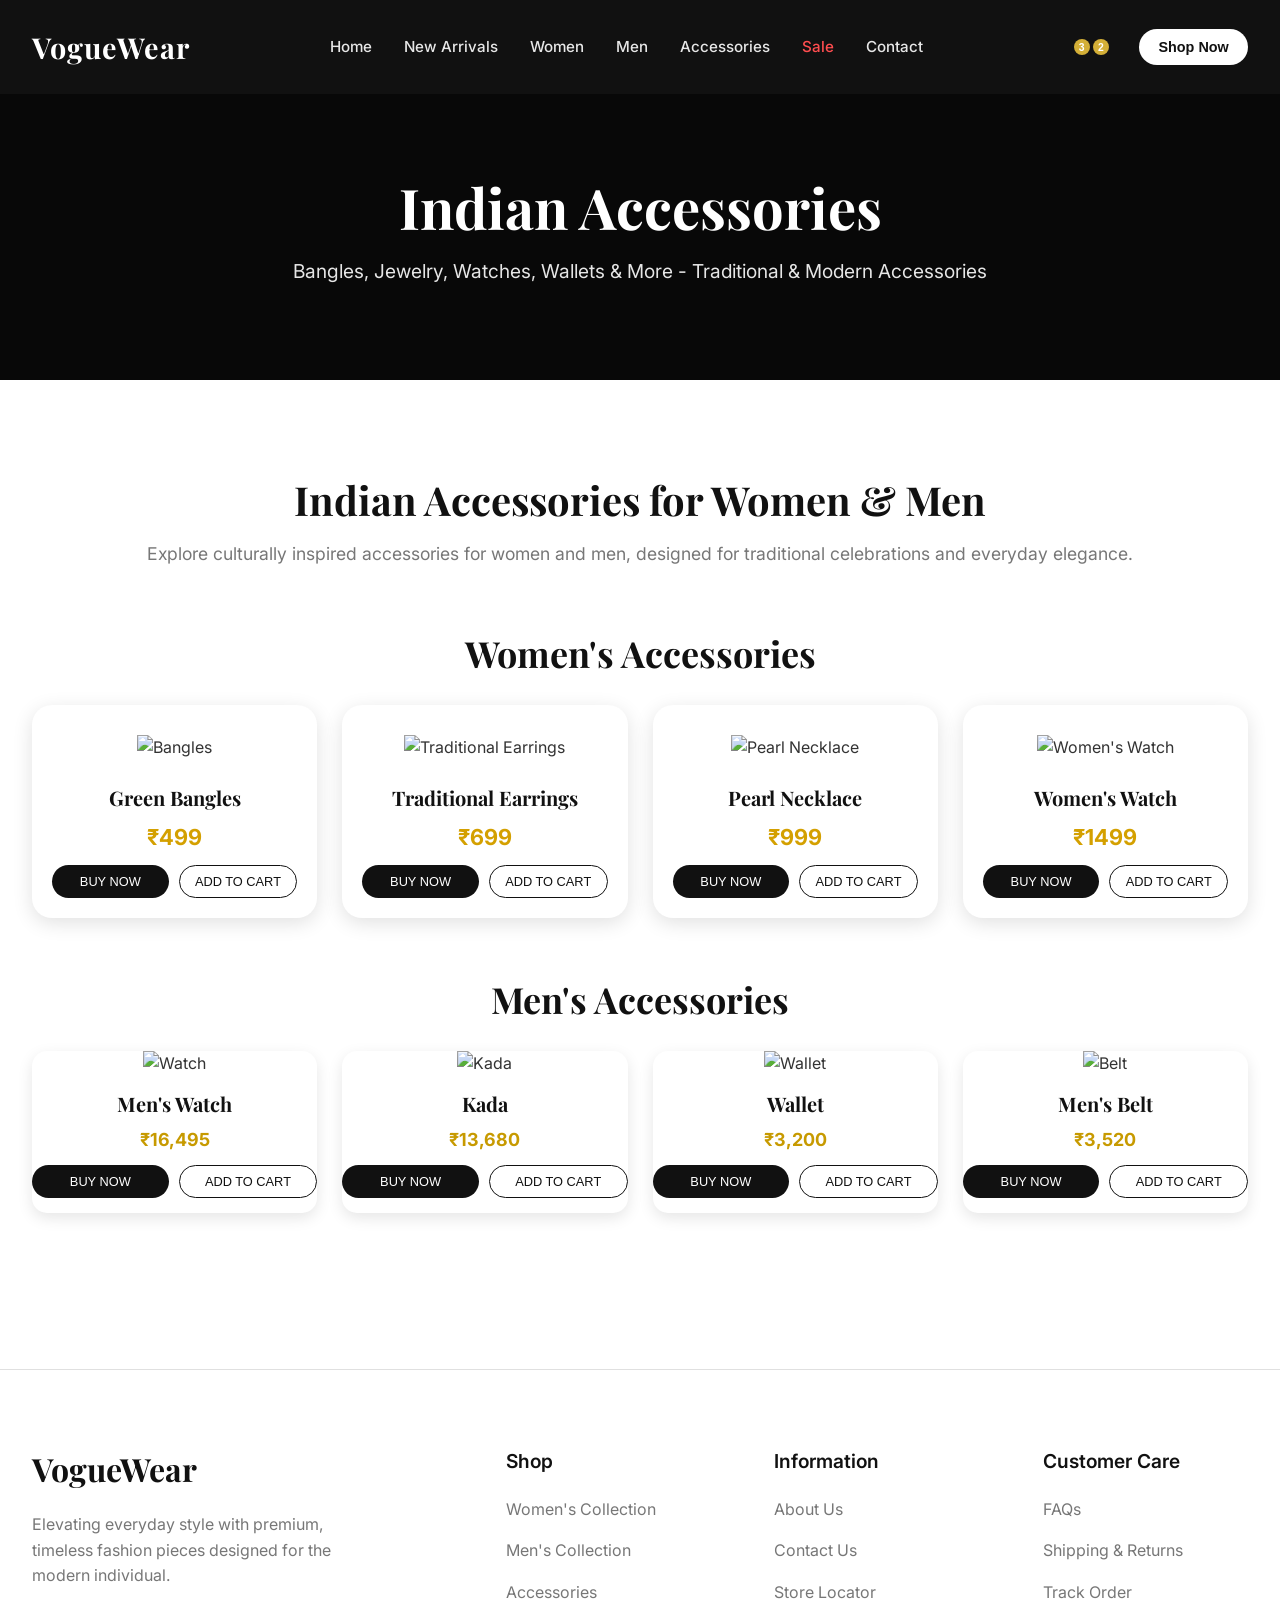
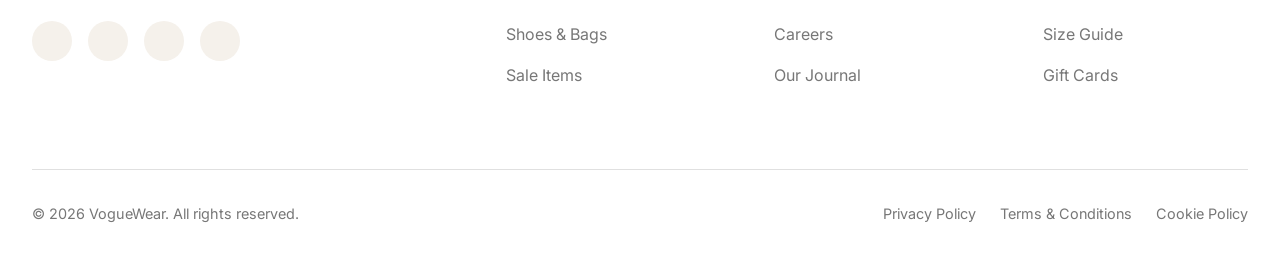
==== accessories.html @ f548ec02 "add buy or add to cart button" ====
<!DOCTYPE html>
<html lang="en">
<head>
    <meta charset="UTF-8">
    <meta name="viewport" content="width=device-width, initial-scale=1.0">
    <meta name="description" content="VogueWear - Discover premium fashion for every season with timeless style and exceptional quality.">
    <title>Indian Accessories | VogueWear</title>
    
    <!-- Google Fonts -->
    <link rel="preconnect" href="https://fonts.googleapis.com">
    <link rel="preconnect" href="https://fonts.gstatic.com" crossorigin>
    <link href="https://fonts.googleapis.com/css2?family=Inter:wght@300;400;500;600&family=Playfair+Display:ital,wght@0,400;0,600;0,700;1,400&display=swap" rel="stylesheet">
    
    <!-- Lucide Icons -->
    <script src="https://unpkg.com/lucide@latest"></script>
    
    <link rel="stylesheet" href="styles.css">
</head>
<body>
    <div class="mouse-glow"></div>
    <div class="scroll-progress-container"><div class="scroll-progress-bar" id="scrollBar"></div></div>
    <!-- Navigation -->
    <nav class="navbar" id="navbar">
        <div class="nav-container">
            <a href="#" class="nav-logo">VogueWear</a>
            
            <div class="nav-links">
                <a href="index.html">Home</a>
                <a href="index.html#new-arrivals">New Arrivals</a>
                <a href="women.html">Women</a>
                <a href="men.html">Men</a>
                <a href="accessories.html">Accessories</a>
                <a href="sale.html" class="nav-sale">Sale</a>
                <a href="contact.html">Contact</a>
            </div>
            
            <div class="nav-icons">
                <button aria-label="Search" class="icon-btn"><i data-lucide="search"></i></button>
                <button aria-label="Wishlist" class="icon-btn"><i data-lucide="heart"></i><span class="badge">3</span></button>
                <button aria-label="Cart" class="icon-btn"><i data-lucide="shopping-bag"></i><span class="badge">2</span></button>
                <button aria-label="Profile" class="icon-btn"><i data-lucide="user"></i></button>
                <button class="nav-cta">Shop Now</button>
                <button aria-label="Menu" class="icon-btn mobile-menu-btn" id="mobileMenuBtn"><i data-lucide="menu"></i></button>
            </div>
        </div>
    </nav>

    
    <main>
        <section class="page-header" style="margin-top: 80px; position: relative; height: 300px; display: flex; align-items: center; justify-content: center; overflow: hidden; background-color: var(--primary);">
            <img src="https://loremflickr.com/1920/600/fashion,accessories" alt="Accessories & Bags" style="position: absolute; top: 0; left: 0; width: 100%; height: 100%; object-fit: cover; z-index: -1;">
            <div style="position: absolute; top: 0; left: 0; width: 100%; height: 100%; background: rgba(0,0,0,0.5); z-index: 0;"></div>
            <div class="container text-center" style="position: relative; z-index: 1; color: white;">
                <h1 style="font-size: 3.5rem; color: white; margin-bottom: 1rem;">Indian Accessories</h1>
                <p style="font-size: 1.2rem; color: rgba(255,255,255,0.9);">Bangles, Jewelry, Watches, Wallets & More - Traditional & Modern Accessories</p>
            </div>
        </section>
        <section class="section-padding bg-soft">
            <div class="container">
                <div class="section-header text-center">
                    <h2 class="section-title">Indian Accessories for Women & Men</h2>
                    <p class="section-desc">Explore culturally inspired accessories for women and men, designed for traditional celebrations and everyday elegance.</p>
                </div>
				<h2 class="category-heading">Women's Accessories</h2>
                <div class="product-grid women-grid">
                <div class="product-card">
        <a href="product_details.html?name=Green%20Bangles&price=499&img=https%3A%2F%2Fkundanstore.in%2Fcdn%2Fshop%2Ffiles%2FB5252AF4-497C-47F8-BCD0-4B180FFCCC7F.jpg%3Fv%3D1771568579%26width%3D1920" style="text-decoration: none; color: inherit;">
            <img src="https://kundanstore.in/cdn/shop/files/B5252AF4-497C-47F8-BCD0-4B180FFCCC7F.jpg?v=1771568579&width=1920" class="product-img" alt="Bangles">
            <h4>Green Bangles</h4>
            <p class="price">₹499</p>
        </a>
        <div style="display: flex; gap: 10px; margin-top: 10px;">
            <button class="btn btn-primary" style="flex: 1; padding: 8px; font-size: 0.8rem;">BUY NOW</button>
            <button class="btn btn-outline" style="flex: 1; padding: 8px; font-size: 0.8rem;">ADD TO CART</button>
        </div>
    </div>

    <div class="product-card">
        <a href="product_details.html?name=Traditional%20Earrings&price=699&img=https%3A%2F%2Fkanakofficial.com%2Fcdn%2Fshop%2Ffiles%2F0203C0DA-0CA9-40C6-8590-B7E149155EF1.jpg%3Fv%3D1766167105%2522alt%3D%2522Jumke%2522%253E" style="text-decoration: none; color: inherit;">
            <img src="https://kanakofficial.com/cdn/shop/files/0203C0DA-0CA9-40C6-8590-B7E149155EF1.jpg?v=1766167105%22alt=%22Jumke%22%3E" class="product-img" alt="Traditional Earrings">
            <h4>Traditional Earrings</h4>
            <p class="price">₹699</p>
        </a>
        <div style="display: flex; gap: 10px; margin-top: 10px;">
            <button class="btn btn-primary" style="flex: 1; padding: 8px; font-size: 0.8rem;">BUY NOW</button>
            <button class="btn btn-outline" style="flex: 1; padding: 8px; font-size: 0.8rem;">ADD TO CART</button>
        </div>
    </div>

    <div class="product-card">
        <a href="product_details.html?name=Pearl%20Necklace&price=999&img=https%3A%2F%2Fi.etsystatic.com%2F54456774%2Fr%2Fil%2F3c295c%2F7549437841%2Fil_570xN.7549437841_q4zs.jpg" style="text-decoration: none; color: inherit;">
            <img src="https://i.etsystatic.com/54456774/r/il/3c295c/7549437841/il_570xN.7549437841_q4zs.jpg" class="product-img" alt="Pearl Necklace">
            <h4>Pearl Necklace</h4>
            <p class="price">₹999</p>
        </a>
        <div style="display: flex; gap: 10px; margin-top: 10px;">
            <button class="btn btn-primary" style="flex: 1; padding: 8px; font-size: 0.8rem;">BUY NOW</button>
            <button class="btn btn-outline" style="flex: 1; padding: 8px; font-size: 0.8rem;">ADD TO CART</button>
        </div>
    </div>

    <div class="product-card">
        <a href="product_details.html?name=Women%27s%20Watch&price=1499&img=https%3A%2F%2Fwww.customerfriendlyshop.com%2Fcdn%2Fshop%2Ffiles%2FIMG-6835.heic%3Fv%3D1774721242%26width%3D1946%2522" style="text-decoration: none; color: inherit;">
            <img src="https://www.customerfriendlyshop.com/cdn/shop/files/IMG-6835.heic?v=1774721242&width=1946%22" class="product-img" alt="Women's Watch">
            <h4>Women's Watch</h4>
            <p class="price">₹1499</p>
        </a>
        <div style="display: flex; gap: 10px; margin-top: 10px;">
            <button class="btn btn-primary" style="flex: 1; padding: 8px; font-size: 0.8rem;">BUY NOW</button>
            <button class="btn btn-outline" style="flex: 1; padding: 8px; font-size: 0.8rem;">ADD TO CART</button>
        </div>
    </div>

</div>
<h2 class="category-heading">Men's Accessories</h2>
                  <div class="product-grid">
    <div class="product-card">
        <a href="product_details.html?name=Men%27s%20Watch&price=16495&img=https%3A%2F%2Fshop.timexindia.com%2Fcdn%2Fshop%2Farticles%2F1._The_Watch_Trends_Influencing_Indian_Street_Style_Today_1.jpg%3Fv%3D1771221297" style="text-decoration: none; color: inherit;">
            <img src="https://shop.timexindia.com/cdn/shop/articles/1._The_Watch_Trends_Influencing_Indian_Street_Style_Today_1.jpg?v=1771221297" class="product-img" alt="Watch">
            <h4>Men's Watch</h4>
            <p class="price">₹16,495</p>
        </a>
        <div style="display: flex; gap: 10px; margin-top: 10px;">
            <button class="btn btn-primary" style="flex: 1; padding: 8px; font-size: 0.8rem;">BUY NOW</button>
            <button class="btn btn-outline" style="flex: 1; padding: 8px; font-size: 0.8rem;">ADD TO CART</button>
        </div>
    </div>

    <div class="product-card">
        <a href="product_details.html?name=Kada&price=13680&img=https%3A%2F%2Fwww.matapayals.com%2Fcdn%2Fshop%2Ffiles%2FKada_32_5021236c-5f6d-4bdf-a9b3-c8a3e133c8bd.jpg%3Fv%3D1757678962%26width%3D720" style="text-decoration: none; color: inherit;">
            <img src="https://www.matapayals.com/cdn/shop/files/Kada_32_5021236c-5f6d-4bdf-a9b3-c8a3e133c8bd.jpg?v=1757678962&width=720" class="product-img" alt="Kada">
            <h4>Kada</h4>
            <p class="price">₹13,680</p>
        </a>
        <div style="display: flex; gap: 10px; margin-top: 10px;">
            <button class="btn btn-primary" style="flex: 1; padding: 8px; font-size: 0.8rem;">BUY NOW</button>
            <button class="btn btn-outline" style="flex: 1; padding: 8px; font-size: 0.8rem;">ADD TO CART</button>
        </div>
    </div>

    <div class="product-card">
        <a href="product_details.html?name=Wallet&price=3200&img=https%3A%2F%2Fimagescdn.jaypore.com%2Fimg%2Fapp%2Fproduct%2F3%2F39836211-16728097.jpg" style="text-decoration: none; color: inherit;">
            <img src="https://imagescdn.jaypore.com/img/app/product/3/39836211-16728097.jpg" class="product-img" alt="Wallet">
            <h4>Wallet</h4>
            <p class="price">₹3,200</p>
        </a>
        <div style="display: flex; gap: 10px; margin-top: 10px;">
            <button class="btn btn-primary" style="flex: 1; padding: 8px; font-size: 0.8rem;">BUY NOW</button>
            <button class="btn btn-outline" style="flex: 1; padding: 8px; font-size: 0.8rem;">ADD TO CART</button>
        </div>
    </div>

    <div class="product-card">
        <a href="product_details.html?name=Men%27s%20Belt&price=3520&img=https%3A%2F%2Fimg.ltwebstatic.com%2Fimages3_spmp%2F2023%2F06%2F29%2F16880070269a73388f1a3f6fd8ede11d7f481a880e_thumbnail_750x999.webp" style="text-decoration: none; color: inherit;">
            <img src="https://img.ltwebstatic.com/images3_spmp/2023/06/29/16880070269a73388f1a3f6fd8ede11d7f481a880e_thumbnail_750x999.webp" class="product-img" alt="Belt">
            <h4>Men's Belt</h4>
            <p class="price">₹3,520</p>
        </a>
        <div style="display: flex; gap: 10px; margin-top: 10px;">
            <button class="btn btn-primary" style="flex: 1; padding: 8px; font-size: 0.8rem;">BUY NOW</button>
            <button class="btn btn-outline" style="flex: 1; padding: 8px; font-size: 0.8rem;">ADD TO CART</button>
        </div>
    </div>

</div>
  
                </div>
            </div>
        </section>
    </main>
    <!-- Footer -->
    <footer class="footer">
        <div class="container">
            <div class="footer-grid">
                <div class="footer-brand">
                    <h2>VogueWear</h2>
                    <p>Elevating everyday style with premium, timeless fashion pieces designed for the modern individual.</p>
                    <div class="social-links">
                        <a href="#"><i data-lucide="facebook"></i></a>
                        <a href="#"><i data-lucide="twitter"></i></a>
                        <a href="#"><i data-lucide="instagram"></i></a>
                        <a href="#"><i data-lucide="youtube"></i></a>
                    </div>
                </div>
                
                <div class="footer-links">
                    <h3>Shop</h3>
                    <ul>
                        <li><a href="#">Women's Collection</a></li>
                        <li><a href="#">Men's Collection</a></li>
                        <li><a href="#">Accessories</a></li>
                        <li><a href="#">Shoes & Bags</a></li>
                        <li><a href="#">Sale Items</a></li>
                    </ul>
                </div>
                
                <div class="footer-links">
                    <h3>Information</h3>
                    <ul>
                        <li><a href="#">About Us</a></li>
                        <li><a href="#">Contact Us</a></li>
                        <li><a href="#">Store Locator</a></li>
                        <li><a href="#">Careers</a></li>
                        <li><a href="#">Our Journal</a></li>
                    </ul>
                </div>
                
                <div class="footer-links">
                    <h3>Customer Care</h3>
                    <ul>
                        <li><a href="#">FAQs</a></li>
                        <li><a href="#">Shipping & Returns</a></li>
                        <li><a href="#">Track Order</a></li>
                        <li><a href="#">Size Guide</a></li>
                        <li><a href="#">Gift Cards</a></li>
                    </ul>
                </div>
            </div>
            
            <div class="footer-bottom">
                <p>&copy; 2026 VogueWear. All rights reserved.</p>
                <div class="legal-links">
                    <a href="#">Privacy Policy</a>
                    <a href="#">Terms & Conditions</a>
                    <a href="#">Cookie Policy</a>
                </div>
            </div>
        </div>
    </footer>

    <!-- Back to top -->
    <button class="back-to-top" id="backToTop" aria-label="Back to top">
        <i data-lucide="arrow-up"></i>
    </button>

    <script src="script.js"></script>
    <script>
        lucide.createIcons();
    </script>
</body>
</html>
---- styles.css ----
:root {
    /* Colors */
    --primary: #111111;
    --secondary: #ffffff;
    --accent: #d4af37;
    --bg-main: #f8f8f8;
    --bg-soft: #f5f1eb;
    --text-main: #333333;
    --text-light: #777777;
    --border: #e0e0e0;
    
    /* Typography */
    --font-heading: 'Playfair Display', serif;
    --font-body: 'Inter', sans-serif;
    
    /* Spacing & Layout */
    --radius: 16px;
    --radius-lg: 24px;
    --radius-full: 9999px;
    --container-width: 1280px;
    --transition: 0.4s cubic-bezier(0.16, 1, 0.3, 1);
    
    /* Shadows */
    --shadow-sm: 0 4px 12px rgba(0, 0, 0, 0.05);
    --shadow-md: 0 10px 30px rgba(0, 0, 0, 0.08);
    --shadow-lg: 0 20px 40px rgba(0, 0, 0, 0.12);
    --shadow-gold: 0 10px 20px rgba(212, 175, 55, 0.2);
}

* {
    margin: 0;
    padding: 0;
    box-sizing: border-box;
}

html {
    scroll-behavior: smooth;
}

body {
    font-family: var(--font-body);
    color: var(--text-main);
    background-color: var(--bg-main);
    line-height: 1.6;
    overflow-x: hidden;
}

h1, h2, h3, h4, h5, h6 {
    font-family: var(--font-heading);
    color: var(--primary);
    line-height: 1.2;
}

a {
    text-decoration: none;
    color: inherit;
    transition: var(--transition);
}

ul {
    list-style: none;
}

/* Utilities */
.container {
    max-width: var(--container-width);
    margin: 0 auto;
    padding: 0 2rem;
}

.container-fluid {
    width: 100%;
    padding: 0 1rem;
}

.section-padding {
    padding: 6rem 0;
}

.bg-soft {
    background-color: #ffffff;
}

.text-center {
    text-align: center;
}

.section-header {
    text-align: center;
    margin-bottom: 4rem;
}

.section-title {
    font-size: 2.5rem;
    margin-bottom: 1rem;
}

.section-desc {
    color: var(--text-light);
    font-size: 1.1rem;
}

.accessory-grid {
    display: grid;
    grid-template-columns: repeat(2, 1fr);
    gap: 2rem;
    margin-top: 2rem;
}

.accessory-card {
    background: var(--secondary);
    border-radius: var(--radius);
    padding: 2rem;
    box-shadow: var(--shadow-sm);
}

.accessory-card h3 {
    margin-bottom: 1rem;
    color: var(--primary);
    font-size: 1.8rem;
}

.accessory-list {
    list-style: none;
    padding: 0;
    margin: 0;
    display: grid;
    gap: 1.25rem;
}

.accessory-list li {
    padding: 1rem;
    border-radius: var(--radius);
    background: rgba(255, 255, 255, 0.05);
}

.accessory-list strong {
    display: block;
    font-size: 1rem;
    margin-bottom: 0.35rem;
    color: var(--accent);
}

.accessory-list p {
    margin: 0;
    color: var(--text-light);
    line-height: 1.6;
}

.accessory-images {
    display: grid;
    grid-template-columns: repeat(2, minmax(0, 1fr));
    gap: 1rem;
    margin-bottom: 1.5rem;
}

.accessory-images img {
    width: 100%;
    height: 160px;
    object-fit: cover;
    border-radius: var(--radius);
    display: block;
}

/* Buttons */
.btn {
    display: inline-flex;
    align-items: center;
    justify-content: center;
    padding: 1rem 2.5rem;
    font-size: 1rem;
    font-weight: 500;
    border-radius: var(--radius-full);
    cursor: pointer;
    transition: var(--transition);
    border: none;
    outline: none;
    position: relative;
    overflow: hidden;
    z-index: 1;
}

.btn-primary {
    background-color: var(--primary);
    color: var(--secondary);
}

.btn-primary:hover {
    background-color: var(--accent);
    color: var(--secondary);
    box-shadow: var(--shadow-gold);
    transform: translateY(-2px);
}

.btn-outline {
    background-color: transparent;
    color: var(--primary);
    border: 1px solid var(--primary);
}

.btn-outline:hover {
    background-color: var(--primary);
    color: var(--secondary);
    transform: translateY(-2px);
}

/* Mouse Glow */
.mouse-glow {
    position: fixed;
    width: 300px;
    height: 300px;
    background: radial-gradient(circle, rgba(212,175,55,0.08) 0%, rgba(212,175,55,0) 70%);
    border-radius: 50%;
    pointer-events: none;
    transform: translate(-50%, -50%);
    z-index: 9999;
    opacity: 0;
    transition: opacity 0.3s;
}

/* Scroll Progress */
.scroll-progress-container {
    position: fixed;
    top: 0;
    left: 0;
    width: 100%;
    height: 3px;
    background: transparent;
    z-index: 1001;
}

.scroll-progress-bar {
    height: 100%;
    background: var(--accent);
    width: 0%;
}

/* Loader */
.loader-wrapper {
    position: fixed;
    top: 0;
    left: 0;
    width: 100%;
    height: 100vh;
    background-color: #000000;
    display: flex;
    justify-content: center;
    align-items: center;
    z-index: 10000;
    transition: opacity 0.8s ease-in-out, visibility 0.8s;
}

.loader-wrapper.hidden {
    opacity: 0;
    visibility: hidden;
}

.loader-content {
    text-align: center;
}

.loader-logo {
	background-color:black;
	color:white;
    font-size: 3rem;
    letter-spacing: 2px;
    opacity: 0;
    animation: fadeIn 1s forwards;
}

.loader-line {
    width: 0;
    height: 2px;
    background-color: var(--accent);
    margin: 1.5rem auto 0;
    animation: extendLine 1.5s 0.5s cubic-bezier(0.77, 0, 0.175, 1) forwards;
}

@keyframes fadeIn {
    from { opacity: 0; transform: translateY(10px); }
    to { opacity: 1; transform: translateY(0); }
}

@keyframes extendLine {
    0% { width: 0; }
    100% { width: 100px; }
}

/* Navbar */
.navbar {
    position: fixed;
    top: 0;
    width: 100%;
    padding: 1.5rem 0;
    z-index: 1000;
    transition: var(--transition);
    background-color: var(--primary);
}

.navbar.scrolled {
    background: rgba(255, 255, 255, 0.85);
    backdrop-filter: blur(12px);
    -webkit-backdrop-filter: blur(12px);
    padding: 1rem 0;
    box-shadow: var(--shadow-sm);
}

.nav-container {
    width: 100%;
    padding: 0 2rem;
    display: flex;
    justify-content: space-between;
    align-items: center;
}

.nav-logo {
    font-family: var(--font-heading);
    font-size: 1.8rem;
    font-weight: 700;
    letter-spacing: 1px;
    color: var(--secondary);
    transition: color var(--transition);
}

.navbar.scrolled .nav-logo,
.navbar.scrolled .nav-links a,
.navbar.scrolled .icon-btn {
    color: var(--primary);
}

.nav-links {
    display: flex;
    gap: 2rem;
}

.nav-links a {
    font-size: 0.95rem;
    font-weight: 500;
    color: rgba(255, 255, 255, 0.9);
    position: relative;
}

.nav-links a::after {
    content: '';
    position: absolute;
    bottom: -4px;
    left: 0;
    width: 0;
    height: 2px;
    background-color: var(--accent);
    transition: width 0.3s ease;
}

.nav-links a:hover::after {
    width: 100%;
}

.nav-sale {
    color: #ff4d4f !important;
}

.nav-icons {
    display: flex;
    align-items: center;
    gap: 1.2rem;
}

.icon-btn {
    background: none;
    border: none;
    color: var(--secondary);
    cursor: pointer;
    position: relative;
    display: flex;
    align-items: center;
    justify-content: center;
    transition: transform var(--transition);
}

.icon-btn:hover {
    transform: translateY(-2px);
    color: var(--accent) !important;
}

.icon-btn svg {
    width: 20px;
    height: 20px;
}

.badge {
    position: absolute;
    top: -8px;
    right: -8px;
    background: var(--accent);
    color: var(--secondary);
    font-size: 0.65rem;
    font-weight: 600;
    width: 16px;
    height: 16px;
    border-radius: 50%;
    display: flex;
    align-items: center;
    justify-content: center;
}

.nav-cta {
    background-color: var(--secondary);
    color: var(--primary);
    border: none;
    padding: 0.6rem 1.2rem;
    border-radius: var(--radius-full);
    font-weight: 600;
    font-size: 0.9rem;
    cursor: pointer;
    transition: var(--transition);
}

.navbar.scrolled .nav-cta {
    background-color: var(--primary);
    color: var(--secondary);
}

.nav-cta:hover {
    background-color: var(--accent) !important;
    color: var(--secondary) !important;
}

.mobile-menu-btn {
    display: none;
}

/* Hero Section */
.hero {
    height: 100vh;
    position: relative;
    display: flex;
    align-items: center;
    overflow: hidden;
}

.hero-bg {
    position: absolute;
    top: 0;
    left: 0;
    width: 100%;
    height: 100%;
    z-index: -1;
}

.hero-img {
    width: 100%;
    height: 100%;
    object-fit: cover;
    transform: scale(1.05); /* For subtle pan animation */
}

.hero-overlay {
    position: absolute;
    top: 0;
    left: 0;
    width: 100%;
    height: 100%;
    background: linear-gradient(to right, rgba(0,0,0,0.6) 0%, rgba(0,0,0,0.2) 100%);
}

.hero-content {
    max-width: var(--container-width);
    margin: 0 auto;
    padding: 0 2rem;
    width: 100%;
    color: var(--secondary);
}

.hero-badge {
    display: inline-block;
    background: rgba(255, 255, 255, 0.1);
    backdrop-filter: blur(8px);
    -webkit-backdrop-filter: blur(8px);
    border: 1px solid rgba(255, 255, 255, 0.2);
    padding: 0.5rem 1.2rem;
    border-radius: var(--radius-full);
    font-size: 0.85rem;
    font-weight: 600;
    letter-spacing: 1px;
    text-transform: uppercase;
    margin-bottom: 1.5rem;
    color: var(--accent);
}

.hero-title {
    font-size: 5.5rem;
    color: var(--secondary);
    margin-bottom: 1.5rem;
    line-height: 1.1;
}

.hero-subtitle {
    font-size: 1.2rem;
    max-width: 500px;
    margin-bottom: 2.5rem;
    color: rgba(255, 255, 255, 0.9);
}

.hero-buttons {
    display: flex;
    gap: 1rem;
}

.hero-buttons .btn-primary {
    background-color: var(--secondary);
    color: var(--primary);
}

.hero-buttons .btn-primary:hover {
    background-color: var(--accent);
    color: var(--secondary);
}

.hero-buttons .btn-outline {
    border-color: rgba(255,255,255,0.5);
    color: var(--secondary);
}

.hero-buttons .btn-outline:hover {
    background-color: var(--secondary);
    color: var(--primary);
    border-color: var(--secondary);
}

/* Marquee */
.marquee-wrapper {
    background-color: var(--primary);
    color: var(--secondary);
    padding: 1rem 0;
    overflow: hidden;
    white-space: nowrap;
    display: flex;
}

.marquee-content {
    display: flex;
    align-items: center;
    animation: marquee 20s linear infinite;
}

.marquee-content span {
    font-size: 0.9rem;
    font-weight: 500;
    letter-spacing: 1px;
    text-transform: uppercase;
    padding: 0 2rem;
}

.marquee-dot {
    width: 6px;
    height: 6px;
    background-color: var(--accent);
    border-radius: 50%;
    display: inline-block;
    padding: 0 !important;
}

@keyframes marquee {
    0% { transform: translateX(0); }
    100% { transform: translateX(-50%); }
}

/* Categories */
.category-grid {
    display: grid;
    grid-template-columns: repeat(3, 1fr);
    gap: 2rem;
}

.category-card {
    position: relative;
    border-radius: var(--radius);
    overflow: hidden;
    aspect-ratio: 4/5;
    box-shadow: var(--shadow-sm);
    transition: var(--transition);
}

.category-card img {
    width: 100%;
    height: 100%;
    object-fit: cover;
    transition: transform 0.6s cubic-bezier(0.16, 1, 0.3, 1);
}

.category-info {
    position: absolute;
    bottom: 0;
    left: 0;
    width: 100%;
    padding: 2rem;
    background: linear-gradient(to top, rgba(0,0,0,0.7) 0%, rgba(0,0,0,0) 100%);
    display: flex;
    justify-content: space-between;
    align-items: flex-end;
    color: var(--secondary);
}

.category-info h3 {
    color: var(--secondary);
    font-size: 1.8rem;
    font-weight: 500;
}

.category-icon {
    width: 40px;
    height: 40px;
    border-radius: 50%;
    background: rgba(255, 255, 255, 0.2);
    backdrop-filter: blur(4px);
    -webkit-backdrop-filter: blur(4px);
    display: flex;
    justify-content: center;
    align-items: center;
    transition: var(--transition);
}

.category-card:hover {
    box-shadow: var(--shadow-lg);
    transform: translateY(-5px);
}

.category-card:hover img {
    transform: scale(1.08);
}

.category-card:hover .category-icon {
    background: var(--secondary);
    color: var(--primary);
    transform: translateX(5px);
}

/* Product Grid */
.product-grid {
    display: grid;
    grid-template-columns: repeat(4, 1fr);
    gap: 2rem;
}

.product-card {
    background: var(--secondary);
    border-radius: var(--radius);
    overflow: hidden;
    transition: var(--transition);
    position: relative;
}

.product-card:hover {
    box-shadow: var(--shadow-md);
    transform: translateY(-5px);
}

.product-image-container {
    position: relative;
    aspect-ratio: 3/4;
    overflow: hidden;
    background-color: #f0f0f0;
}

.product-image, .product-image-hover {
    width: 100%;
    height: 100%;
    object-fit: cover;
    position: absolute;
    top: 0;
    left: 0;
    transition: opacity 0.5s ease;
}

.product-image-hover {
    opacity: 0;
}

.product-card:hover .product-image-hover {
    opacity: 1;
}

.product-card:hover .product-image {
    opacity: 0;
}

.product-badge {
    position: absolute;
    top: 1rem;
    left: 1rem;
    background: var(--primary);
    color: var(--secondary);
    font-size: 0.75rem;
    font-weight: 600;
    padding: 0.3rem 0.8rem;
    border-radius: var(--radius-full);
    z-index: 2;
}

.product-badge.sale {
    background: #ff4d4f;
}

.product-actions {
    position: absolute;
    bottom: -50px;
    left: 0;
    width: 100%;
    display: flex;
    justify-content: center;
    gap: 0.5rem;
    padding: 1rem;
    transition: bottom 0.3s ease;
    z-index: 2;
}

.product-card:hover .product-actions {
    bottom: 0;
}

.action-btn {
    width: 40px;
    height: 40px;
    border-radius: 50%;
    background: var(--secondary);
    border: none;
    display: flex;
    justify-content: center;
    align-items: center;
    cursor: pointer;
    box-shadow: var(--shadow-sm);
    transition: var(--transition);
    color: var(--primary);
}

.action-btn:hover {
    background: var(--primary);
    color: var(--secondary);
    transform: translateY(-3px);
}

.product-info {
    padding: 1.5rem;
}

.product-brand {
    font-size: 0.8rem;
    color: var(--text-light);
    text-transform: uppercase;
    letter-spacing: 1px;
    margin-bottom: 0.3rem;
}

.product-title {
    font-size: 1.1rem;
    font-weight: 500;
    margin-bottom: 0.5rem;
    color: var(--primary);
    font-family: var(--font-body);
}

.product-rating {
    display: flex;
    gap: 2px;
    margin-bottom: 0.8rem;
}

.product-rating svg {
    width: 14px;
    height: 14px;
    color: #e0e0e0;
}

.product-rating svg.filled {
    color: var(--accent);
}

.product-price-row {
    display: flex;
    align-items: center;
    gap: 0.8rem;
}

.product-price {
    font-weight: 600;
    font-size: 1.1rem;
}

.product-price.discounted {
    color: #ff4d4f;
}

.product-price-old {
    color: var(--text-light);
    text-decoration: line-through;
    font-size: 0.9rem;
}

/* Trending */
.trending-container {
    display: grid;
    grid-template-columns: 1fr 1fr;
}

.trending-box {
    position: relative;
    height: 600px;
    overflow: hidden;
}

.trending-box img {
    width: 100%;
    height: 100%;
    object-fit: cover;
    transition: transform 0.8s ease;
}

.trending-box:hover img {
    transform: scale(1.05);
}

.trending-content {
    position: absolute;
    top: 50%;
    left: 50%;
    transform: translate(-50%, -50%);
    text-align: center;
    background: rgba(255, 255, 255, 0.9);
    padding: 3rem;
    border-radius: var(--radius);
    width: 70%;
    max-width: 400px;
    box-shadow: var(--shadow-lg);
}

.trending-content span {
    font-size: 0.9rem;
    font-weight: 600;
    text-transform: uppercase;
    letter-spacing: 2px;
    color: var(--accent);
    display: block;
    margin-bottom: 1rem;
}

.trending-content h2 {
    font-size: 2.5rem;
    margin-bottom: 1.5rem;
}

.btn-link {
    font-size: 1rem;
    font-weight: 600;
    text-transform: uppercase;
    letter-spacing: 1px;
    position: relative;
    padding-bottom: 5px;
}

.btn-link::after {
    content: '';
    position: absolute;
    bottom: 0;
    left: 0;
    width: 100%;
    height: 2px;
    background: var(--primary);
    transition: transform 0.3s ease;
    transform-origin: right;
}

.btn-link:hover::after {
    transform: scaleX(0);
    transform-origin: left;
}

/* Flash Sale */
.flash-sale-wrapper {
    display: grid;
    grid-template-columns: 1fr 1fr;
    background: var(--secondary);
    border-radius: var(--radius-lg);
    overflow: hidden;
    box-shadow: var(--shadow-md);
}

.flash-image {
    position: relative;
    height: 100%;
    min-height: 400px;
}

.flash-image img {
    width: 100%;
    height: 100%;
    object-fit: cover;
}

.flash-content {
    padding: 4rem;
    display: flex;
    flex-direction: column;
    justify-content: center;
}

.flash-badge {
    display: inline-block;
    background: #ff4d4f;
    color: white;
    padding: 0.4rem 1rem;
    border-radius: var(--radius-full);
    font-size: 0.8rem;
    font-weight: 600;
    text-transform: uppercase;
    letter-spacing: 1px;
    align-self: flex-start;
    margin-bottom: 1.5rem;
}

.flash-content h2 {
    font-size: 2.8rem;
    margin-bottom: 1rem;
}

.flash-content p {
    color: var(--text-light);
    margin-bottom: 2rem;
    font-size: 1.1rem;
}

.countdown {
    display: flex;
    align-items: center;
    gap: 1rem;
    margin-bottom: 2rem;
}

.time-box {
    background: var(--bg-soft);
    padding: 1rem;
    border-radius: var(--radius);
    min-width: 80px;
    text-align: center;
    box-shadow: inset 0 2px 4px rgba(0,0,0,0.02);
}

.time-box span {
    display: block;
    font-size: 1.8rem;
    font-weight: 700;
    color: var(--primary);
    font-family: var(--font-heading);
}

.time-box label {
    font-size: 0.8rem;
    color: var(--text-light);
    text-transform: uppercase;
    letter-spacing: 1px;
}

.colon {
    font-size: 2rem;
    font-weight: 700;
    color: var(--primary);
    padding-bottom: 1.5rem;
}

.stock-indicator {
    margin-bottom: 2.5rem;
}

.stock-bar {
    height: 6px;
    background: var(--bg-soft);
    border-radius: var(--radius-full);
    overflow: hidden;
    margin-bottom: 0.5rem;
}

.stock-fill {
    height: 100%;
    background: #ff4d4f;
    border-radius: var(--radius-full);
    animation: pulse 2s infinite;
}

.stock-indicator span {
    font-size: 0.9rem;
    font-weight: 500;
    color: #ff4d4f;
}

/* benefits */
.benefit-grid {
    display: grid;
    grid-template-columns: repeat(3, 1fr);
    gap: 25px;
}

.benefit-card {
    background: var(--secondary);
    padding: 35px;
    border-radius: 20px;
    text-align: left;
    box-shadow: 0 10px 25px;
    rgba(0,0,0,0.08);
}

.benefit-card:hover {
    transform: translateY(-10px);
    box-shadow: var(--shadow-lg);
}

.feature-icon {
    width: 70px;
    height: 70px;
    margin: 0 auto 1.5rem;
    background: var(--bg-soft);
    border-radius: 50%;
    display: flex;
    justify-content: center;
    align-items: center;
    color: var(--accent);
    transition: var(--transition);
}

.feature-card:hover .feature-icon {
    background: var(--primary);
    color: var(--secondary);
    transform: scale(1.1);
}

.feature-icon svg {
    width: 32px;
    height: 32px;
}

.benefit-card h3 {
    font-size: 1.2rem;
    margin-bottom: 1rem;
    font-family: var(--font-body);
}

.feature-card p {
    color: var(--text-light);
    font-size: 0.95rem;
}

/* Testimonials */
.testimonial-slider {
    position: relative;
    max-width: 800px;
    margin: 0 auto;
    text-align: center;
}

.testimonial-content {
    display: none;
    opacity: 0;
    transition: opacity 0.5s ease;
}

.testimonial-content.active {
    display: block;
    opacity: 1;
    animation: fadeInSlideUp 0.8s ease;
}

@keyframes fadeInSlideUp {
    from { opacity: 0; transform: translateY(20px); }
    to { opacity: 1; transform: translateY(0); }
}

.stars {
    display: flex;
    justify-content: center;
    gap: 5px;
    margin-bottom: 1.5rem;
}

.stars svg {
    color: #e0e0e0;
    fill: transparent;
    width: 20px;
    height: 20px;
}

.stars svg.filled {
    color: var(--accent);
    fill: var(--accent);
}

.quote {
    font-family: var(--font-heading);
    font-size: 1.8rem;
    font-style: italic;
    line-height: 1.4;
    margin-bottom: 2.5rem;
    color: var(--primary);
}

.author {
    display: flex;
    align-items: center;
    justify-content: center;
    gap: 1rem;
}

.author img {
    width: 60px;
    height: 60px;
    border-radius: 50%;
    object-fit: cover;
}

.author h4 {
    font-family: var(--font-body);
    font-size: 1.1rem;
    margin-bottom: 0.2rem;
}

.author span {
    color: var(--text-light);
    font-size: 0.9rem;
}

.testimonial-controls {
    display: flex;
    justify-content: center;
    gap: 10px;
    margin-top: 3rem;
}

.t-btn {
    width: 10px;
    height: 10px;
    border-radius: 50%;
    background: #d0d0d0;
    border: none;
    cursor: pointer;
    transition: var(--transition);
}

.t-btn.active {
    background: var(--primary);
    transform: scale(1.3);
}

/* Instagram Gallery */
.insta-grid {
    display: grid;
    grid-template-columns: repeat(5, 1fr);
    gap: 0;
}

.insta-item {
    position: relative;
    aspect-ratio: 1/1;
    overflow: hidden;
}

.insta-item img {
    width: 100%;
    height: 100%;
    object-fit: cover;
    transition: transform 0.6s ease;
}

.insta-overlay {
    position: absolute;
    top: 0;
    left: 0;
    width: 100%;
    height: 100%;
    background: rgba(0,0,0,0.4);
    display: flex;
    justify-content: center;
    align-items: center;
    color: white;
    opacity: 0;
    transition: var(--transition);
}

.insta-overlay svg {
    width: 40px;
    height: 40px;
    transform: scale(0.5);
    transition: transform 0.4s cubic-bezier(0.175, 0.885, 0.32, 1.275);
}

.insta-item:hover img {
    transform: scale(1.1);
}

.insta-item:hover .insta-overlay {
    opacity: 1;
}

.insta-item:hover .insta-overlay svg {
    transform: scale(1);
}

/* Newsletter */
.newsletter {
    padding: 0 0 6rem 0;
}

.newsletter-inner {
    background: var(--primary);
    border-radius: var(--radius-lg);
    padding: 5rem 2rem;
    text-align: center;
    position: relative;
    overflow: hidden;
}

.newsletter-inner::before {
    content: '';
    position: absolute;
    top: -50%;
    left: -50%;
    width: 200%;
    height: 200%;
    background: radial-gradient(circle, rgba(212,175,55,0.1) 0%, rgba(17,17,17,1) 50%);
    z-index: 0;
}

.newsletter-content {
    position: relative;
    z-index: 1;
    max-width: 600px;
    margin: 0 auto;
    color: var(--secondary);
}

.newsletter-content h2 {
    color: var(--secondary);
    font-size: 2.5rem;
    margin-bottom: 1rem;
}

.newsletter-content p {
    color: rgba(255,255,255,0.7);
    margin-bottom: 2.5rem;
    font-size: 1.1rem;
}

.newsletter-form {
    display: flex;
    gap: 1rem;
    position: relative;
}

.newsletter-form input {
    flex: 1;
    padding: 1.2rem 1.5rem;
    border-radius: var(--radius-full);
    border: 1px solid rgba(255,255,255,0.2);
    background: rgba(255,255,255,0.05);
    color: var(--secondary);
    font-size: 1rem;
    outline: none;
    transition: var(--transition);
}

.newsletter-form input::placeholder {
    color: rgba(255,255,255,0.5);
}

.newsletter-form input:focus {
    border-color: var(--accent);
    background: rgba(255,255,255,0.1);
}

.newsletter-form .btn {
    padding: 1.2rem 2.5rem;
}

.success-message {
    display: none;
    color: #4BB543;
    margin-top: 1rem;
    font-weight: 500;
}

/* Footer */
.footer {
    background: var(--secondary);
    padding-top: 5rem;
    border-top: 1px solid var(--border);
}

.footer-grid {
    display: grid;
    grid-template-columns: 2fr 1fr 1fr 1fr;
    gap: 4rem;
    margin-bottom: 4rem;
}

.footer-brand h2 {
    font-size: 2rem;
    margin-bottom: 1.5rem;
}

.footer-brand p {
    color: var(--text-light);
    margin-bottom: 2rem;
    max-width: 300px;
}

.social-links {
    display: flex;
    gap: 1rem;
}

.social-links a {
    width: 40px;
    height: 40px;
    border-radius: 50%;
    background: var(--bg-soft);
    display: flex;
    justify-content: center;
    align-items: center;
    color: var(--primary);
    transition: var(--transition);
}

.social-links a:hover {
    background: var(--primary);
    color: var(--secondary);
    transform: translateY(-3px);
}

.social-links svg {
    width: 18px;
    height: 18px;
}

.footer-links h3 {
    font-family: var(--font-body);
    font-size: 1.2rem;
    font-weight: 600;
    margin-bottom: 1.5rem;
}

.footer-links ul li {
    margin-bottom: 1rem;
}

.footer-links a {
    color: var(--text-light);
    transition: var(--transition);
}

.footer-links a:hover {
    color: var(--accent);
    padding-left: 5px;
}

.footer-bottom {
    border-top: 1px solid var(--border);
    padding: 2rem 0;
    display: flex;
    justify-content: space-between;
    align-items: center;
    color: var(--text-light);
    font-size: 0.9rem;
}

.legal-links {
    display: flex;
    gap: 1.5rem;
}

.legal-links a:hover {
    color: var(--primary);
}

/* Back to top */
.back-to-top {
    position: fixed;
    bottom: 30px;
    right: 30px;
    width: 50px;
    height: 50px;
    background: var(--primary);
    color: var(--secondary);
    border-radius: 50%;
    border: none;
    display: flex;
    justify-content: center;
    align-items: center;
    cursor: pointer;
    box-shadow: var(--shadow-md);
    opacity: 0;
    visibility: hidden;
    transform: translateY(20px);
    transition: var(--transition);
    z-index: 999;
}

.back-to-top.visible {
    opacity: 1;
    visibility: visible;
    transform: translateY(0);
}

.back-to-top:hover {
    background: var(--accent);
    transform: translateY(-5px);
}

/* Scroll Animations */
.reveal-up {
    opacity: 0;
    transform: translateY(40px);
    transition: opacity 0.8s cubic-bezier(0.16, 1, 0.3, 1), transform 0.8s cubic-bezier(0.16, 1, 0.3, 1);
}

.reveal-up.active {
    opacity: 1;
    transform: translateY(0);
}

.reveal-left {
    opacity: 0;
    transform: translateX(-40px);
    transition: opacity 0.8s ease, transform 0.8s ease;
}

.reveal-right {
    opacity: 0;
    transform: translateX(40px);
    transition: opacity 0.8s ease, transform 0.8s ease;
}

.reveal-left.active, .reveal-right.active {
    opacity: 1;
    transform: translateX(0);
}

/* Responsive */
@media (max-width: 1024px) {
    .category-grid { grid-template-columns: repeat(2, 1fr); }
    .product-grid { grid-template-columns: repeat(2, 1fr); }
    .features-grid { grid-template-columns: repeat(2, 1fr); }
    .trending-container { grid-template-columns: 1fr; }
    .trending-box { height: 400px; }
    .flash-sale-wrapper { grid-template-columns: 1fr; }
    .flash-image { min-height: 300px; }
    .footer-grid { grid-template-columns: 1fr 1fr; }
}

@media (max-width: 768px) {
    .nav-links {
        position: fixed;
        top: 0;
        right: -100%;
        width: 80%;
        height: 100vh;
        background: var(--secondary);
        flex-direction: column;
        justify-content: center;
        align-items: center;
        transition: right 0.4s ease;
        z-index: 1000;
        box-shadow: -10px 0 30px rgba(0,0,0,0.1);
    }
    
    .nav-links.active {
        right: 0;
    }
    
    .nav-links a {
        color: var(--primary);
        font-size: 1.2rem;
        margin: 1rem 0;
    }
    
    .mobile-menu-btn {
        display: flex;
        z-index: 1001;
    }
    
    .hero-title { font-size: 3.5rem; }
    .category-grid { grid-template-columns: 1fr; }
    .product-grid { grid-template-columns: 1fr; }
    .benefit-grid { grid-template-columns: 1fr; }
    .insta-grid { grid-template-columns: repeat(2, 1fr); }
    .footer-grid { grid-template-columns: 1fr; }
    .footer-bottom { flex-direction: column; gap: 1rem; text-align: center; }
    
    .flash-content { padding: 2rem; }
    .countdown { flex-wrap: wrap; justify-content: center; }
    
    .newsletter-form { flex-direction: column; }
}
.sale-benefits{
    padding:80px 40px;
    background:#eef3fb;
}

.sale-grid{
    display:grid;
    grid-template-columns:repeat(3,1fr);
    gap:25px;
}

.sale-card{
    background:#fff;
    padding:30px;
    border-radius:20px;
    box-shadow:0 8px 20px rgba(0,0,0,.08);
}

.sale-card h3{
    font-size:28px;
    margin-bottom:10px;
}

.sale-card p{
    color:#666;
}
.sale-benefits{
    padding:80px 0;
    background:#eef3fb;
}

.title-small{
    font-size:14px;
    letter-spacing:4px;
    font-weight:600;
    color:#555;
    margin-bottom:15px;
}

.sale-benefits h2{
    font-size:55px;
    margin-bottom:40px;
    font-family:'Playfair Display',serif;
}

.sale-grid{
    display:grid;
    grid-template-columns:repeat(3,1fr);
    gap:25px;
}

.sale-card{
    background:#fff;
    padding:30px;
    border-radius:20px;
    box-shadow:0 8px 20px rgba(0,0,0,.08);
}

.sale-card h3{
    margin-bottom:12px;
}

.sale-card p{
    color:#666;
    line-height:1.6;
}
.product-grid{
    display:grid;
    grid-template-columns:repeat(4,1fr);
    gap:25px;
    margin-top:20px;
}

.product-card{
    background:#fff;
    border-radius:15px;
    overflow:hidden;
    box-shadow:0 5px 15px rgba(0,0,0,.1);
    text-align:center;
    padding-bottom:15px;
    transition:.3s;
}

.product-card:hover{
    transform:translateY(-8px);
}

.product-img{
    width:100%;
    height:250px;
    object-fit:fill;
}

.product-card h4{
    margin:15px 0 10px;
    font-size:20px;
}

.price{
    color:#c79a00;
    font-size:18px;
    font-weight:bold;
}
.category-heading{
    font-size:36px;
    text-align:center;
    margin:50px 0 30px;
    color:#111;
    font-family:'Playfair Display', serif;
}

.accessory-grid{
    display:block;
}

.product-grid{
    margin-bottom:60px;
}
/* Women's Accessories */

.women-grid{
    display: grid;
    grid-template-columns: repeat(4, 1fr);
    gap: 25px;
}

.women-grid .product-card img{
    width: 100%;
    height: 200px;      
    object-fit: contain; 
    padding: 10px;
    background: #fff;
}
.women-grid{
	.product-card{
    background:#fff;
    border-radius:20px;
    padding:20px;
    text-align:center;
    box-shadow:0 5px 20px rgba(0,0,0,.12);
    transition:.3s;
}

.product-card:hover{
    transform:translateY(-8px);
}

.product-card h3{
    font-size:22px;
    margin-top:20px;
}

.product-card .price{
    color:#d4a000;
    font-size:22px;
    font-weight:bold;
}
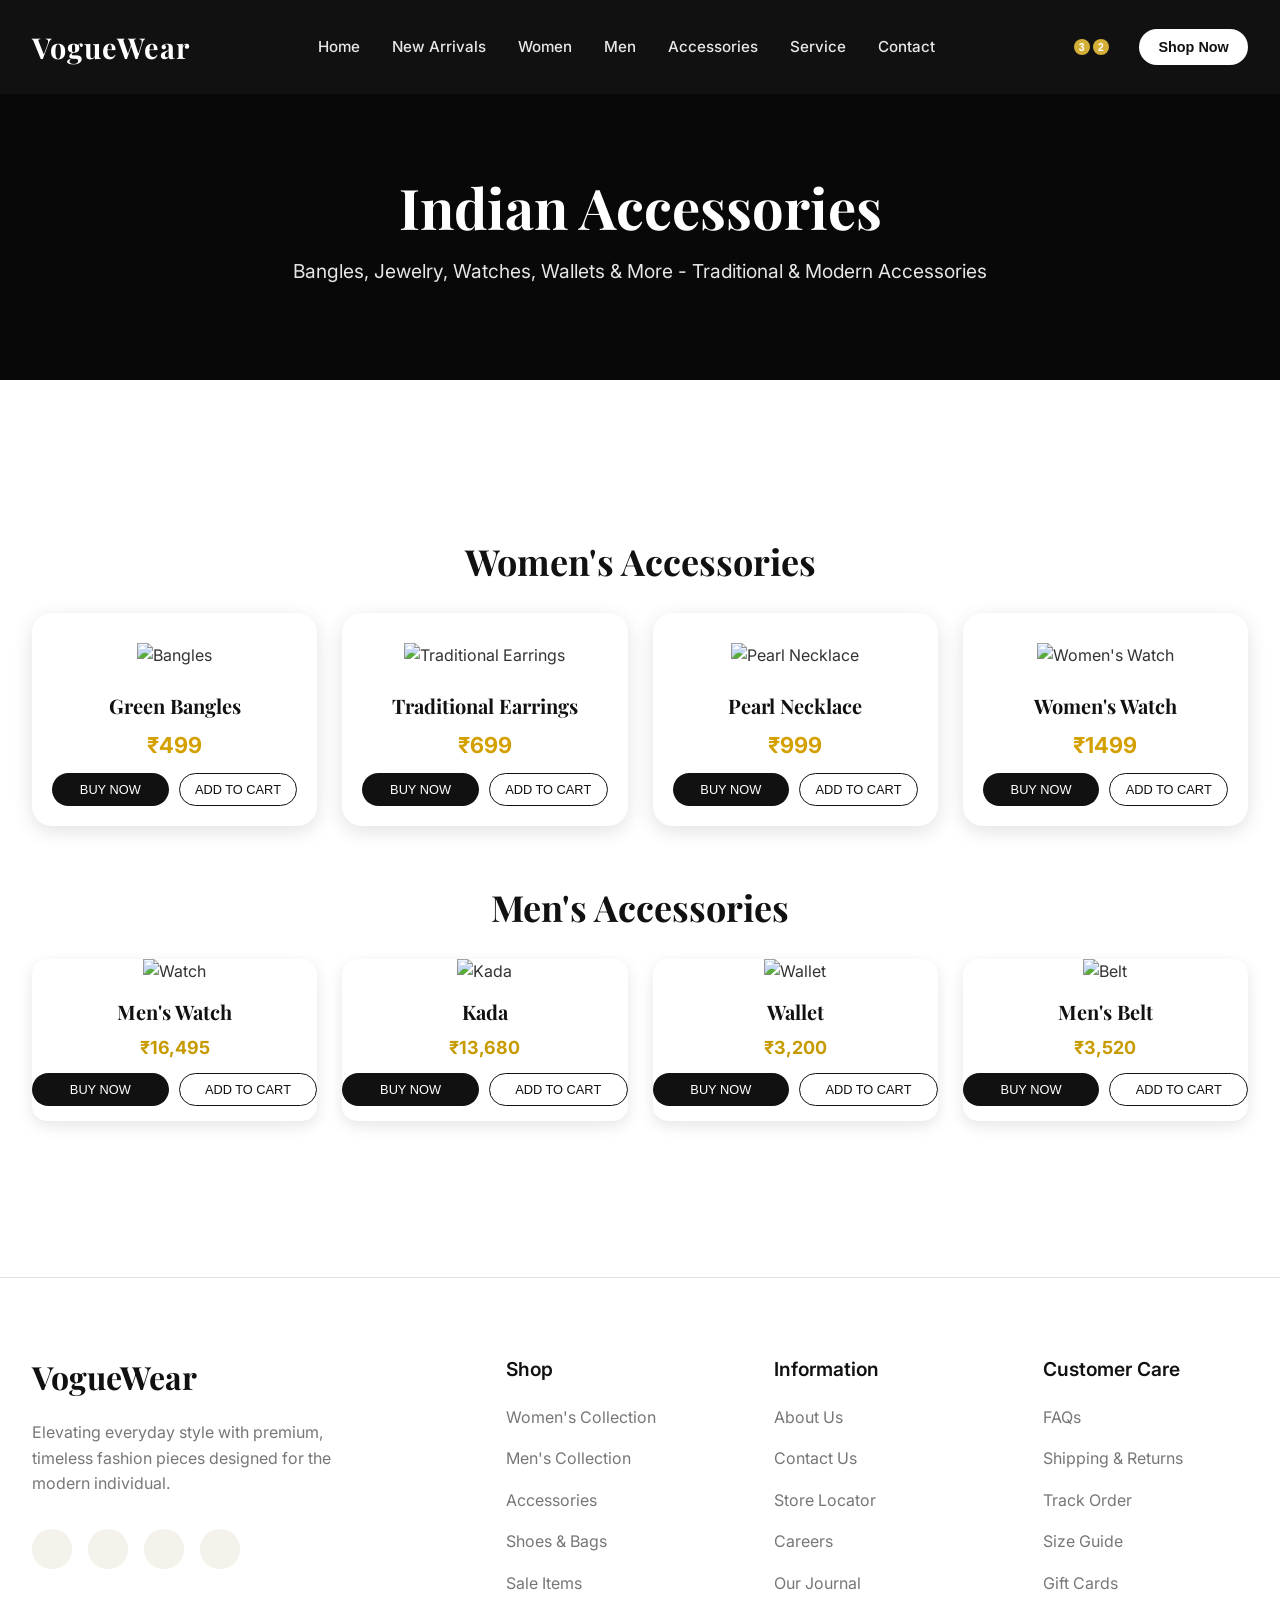
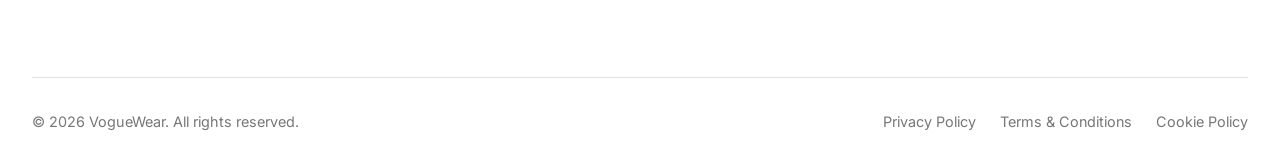
==== commit 80da782e: "Merge branch 'main' of https://github.com/drashtip2019/project-" ====
--- a/accessories.html
+++ b/accessories.html
@@ -30,7 +30,7 @@
                 <a href="women.html">Women</a>
                 <a href="men.html">Men</a>
                 <a href="accessories.html">Accessories</a>
-                <a href="sale.html" class="nav-sale">Sale</a>
+                <a href="service.html" class="nav-service">Service</a>
                 <a href="contact.html">Contact</a>
             </div>
             
@@ -58,8 +58,6 @@
         <section class="section-padding bg-soft">
             <div class="container">
                 <div class="section-header text-center">
-                    <h2 class="section-title">Indian Accessories for Women & Men</h2>
-                    <p class="section-desc">Explore culturally inspired accessories for women and men, designed for traditional celebrations and everyday elegance.</p>
                 </div>
 				<h2 class="category-heading">Women's Accessories</h2>
                 <div class="product-grid women-grid">
@@ -239,4 +237,3 @@
     </script>
 </body>
 </html>
-
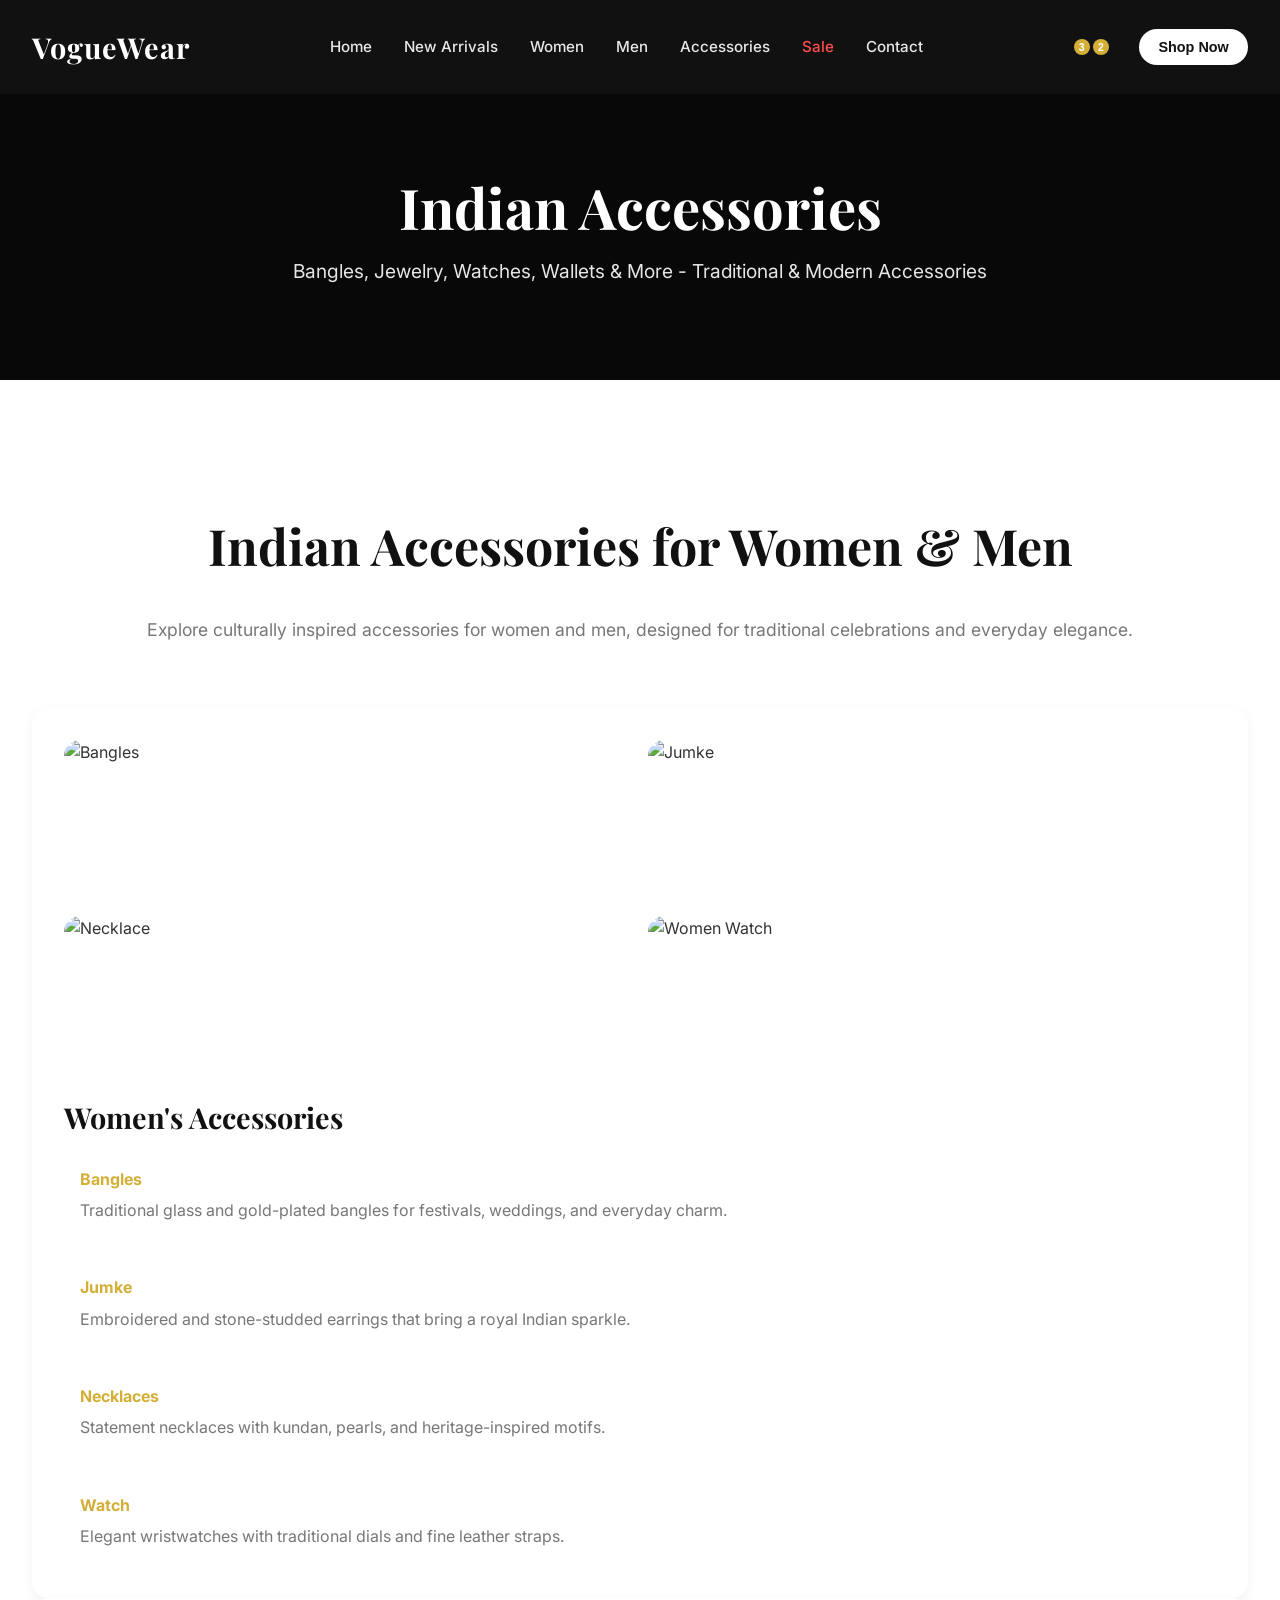
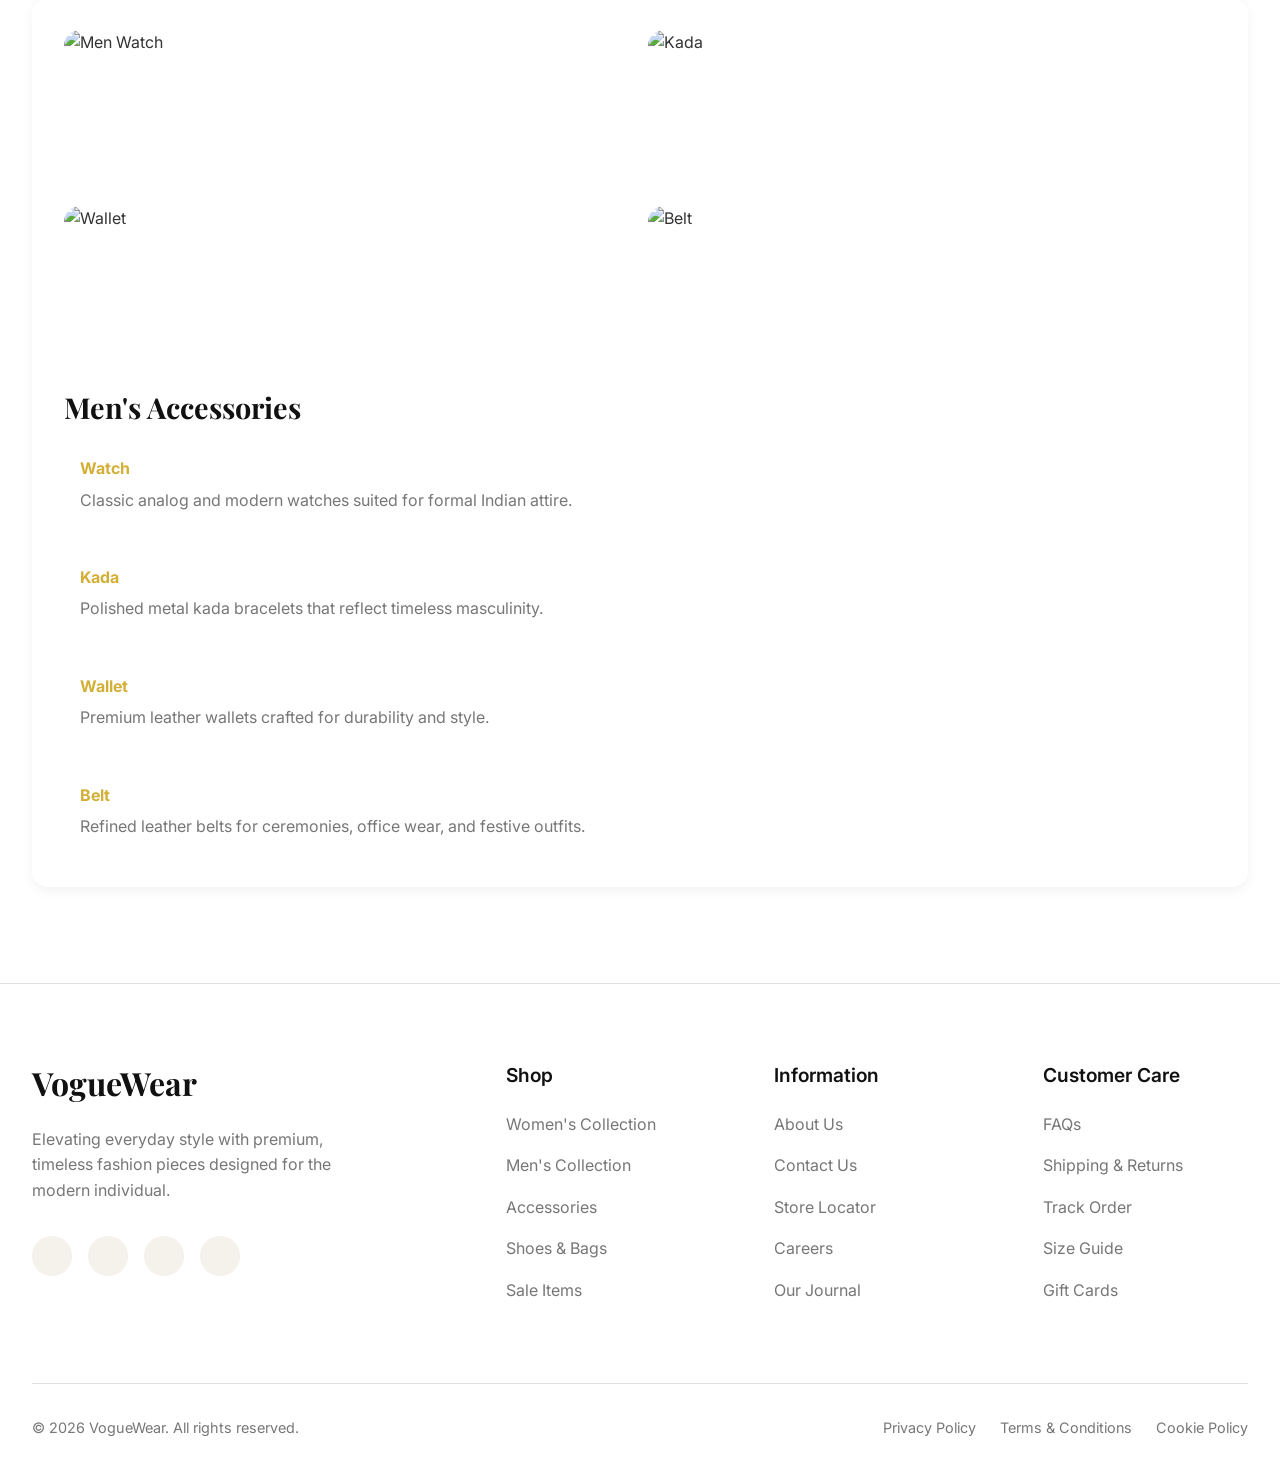
==== commit bd651f8b: "Add files via upload" ====
--- a/accessories.html
+++ b/accessories.html
@@ -1,239 +1,194 @@
-<!DOCTYPE html>
-<html lang="en">
-<head>
-    <meta charset="UTF-8">
-    <meta name="viewport" content="width=device-width, initial-scale=1.0">
-    <meta name="description" content="VogueWear - Discover premium fashion for every season with timeless style and exceptional quality.">
-    <title>Indian Accessories | VogueWear</title>
-    
-    <!-- Google Fonts -->
-    <link rel="preconnect" href="https://fonts.googleapis.com">
-    <link rel="preconnect" href="https://fonts.gstatic.com" crossorigin>
-    <link href="https://fonts.googleapis.com/css2?family=Inter:wght@300;400;500;600&family=Playfair+Display:ital,wght@0,400;0,600;0,700;1,400&display=swap" rel="stylesheet">
-    
-    <!-- Lucide Icons -->
-    <script src="https://unpkg.com/lucide@latest"></script>
-    
-    <link rel="stylesheet" href="styles.css">
-</head>
-<body>
-    <div class="mouse-glow"></div>
-    <div class="scroll-progress-container"><div class="scroll-progress-bar" id="scrollBar"></div></div>
-    <!-- Navigation -->
-    <nav class="navbar" id="navbar">
-        <div class="nav-container">
-            <a href="#" class="nav-logo">VogueWear</a>
-            
-            <div class="nav-links">
-                <a href="index.html">Home</a>
-                <a href="index.html#new-arrivals">New Arrivals</a>
-                <a href="women.html">Women</a>
-                <a href="men.html">Men</a>
-                <a href="accessories.html">Accessories</a>
-                <a href="service.html" class="nav-service">Service</a>
-                <a href="contact.html">Contact</a>
-            </div>
-            
-            <div class="nav-icons">
-                <button aria-label="Search" class="icon-btn"><i data-lucide="search"></i></button>
-                <button aria-label="Wishlist" class="icon-btn"><i data-lucide="heart"></i><span class="badge">3</span></button>
-                <button aria-label="Cart" class="icon-btn"><i data-lucide="shopping-bag"></i><span class="badge">2</span></button>
-                <button aria-label="Profile" class="icon-btn"><i data-lucide="user"></i></button>
-                <button class="nav-cta">Shop Now</button>
-                <button aria-label="Menu" class="icon-btn mobile-menu-btn" id="mobileMenuBtn"><i data-lucide="menu"></i></button>
-            </div>
-        </div>
-    </nav>
-
-    
-    <main>
-        <section class="page-header" style="margin-top: 80px; position: relative; height: 300px; display: flex; align-items: center; justify-content: center; overflow: hidden; background-color: var(--primary);">
-            <img src="https://loremflickr.com/1920/600/fashion,accessories" alt="Accessories & Bags" style="position: absolute; top: 0; left: 0; width: 100%; height: 100%; object-fit: cover; z-index: -1;">
-            <div style="position: absolute; top: 0; left: 0; width: 100%; height: 100%; background: rgba(0,0,0,0.5); z-index: 0;"></div>
-            <div class="container text-center" style="position: relative; z-index: 1; color: white;">
-                <h1 style="font-size: 3.5rem; color: white; margin-bottom: 1rem;">Indian Accessories</h1>
-                <p style="font-size: 1.2rem; color: rgba(255,255,255,0.9);">Bangles, Jewelry, Watches, Wallets & More - Traditional & Modern Accessories</p>
-            </div>
-        </section>
-        <section class="section-padding bg-soft">
-            <div class="container">
-                <div class="section-header text-center">
-                </div>
-				<h2 class="category-heading">Women's Accessories</h2>
-                <div class="product-grid women-grid">
-                <div class="product-card">
-        <a href="product_details.html?name=Green%20Bangles&price=499&img=https%3A%2F%2Fkundanstore.in%2Fcdn%2Fshop%2Ffiles%2FB5252AF4-497C-47F8-BCD0-4B180FFCCC7F.jpg%3Fv%3D1771568579%26width%3D1920" style="text-decoration: none; color: inherit;">
-            <img src="https://kundanstore.in/cdn/shop/files/B5252AF4-497C-47F8-BCD0-4B180FFCCC7F.jpg?v=1771568579&width=1920" class="product-img" alt="Bangles">
-            <h4>Green Bangles</h4>
-            <p class="price">₹499</p>
-        </a>
-        <div style="display: flex; gap: 10px; margin-top: 10px;">
-            <button class="btn btn-primary" style="flex: 1; padding: 8px; font-size: 0.8rem;">BUY NOW</button>
-            <button class="btn btn-outline" style="flex: 1; padding: 8px; font-size: 0.8rem;">ADD TO CART</button>
-        </div>
-    </div>
-
-    <div class="product-card">
-        <a href="product_details.html?name=Traditional%20Earrings&price=699&img=https%3A%2F%2Fkanakofficial.com%2Fcdn%2Fshop%2Ffiles%2F0203C0DA-0CA9-40C6-8590-B7E149155EF1.jpg%3Fv%3D1766167105%2522alt%3D%2522Jumke%2522%253E" style="text-decoration: none; color: inherit;">
-            <img src="https://kanakofficial.com/cdn/shop/files/0203C0DA-0CA9-40C6-8590-B7E149155EF1.jpg?v=1766167105%22alt=%22Jumke%22%3E" class="product-img" alt="Traditional Earrings">
-            <h4>Traditional Earrings</h4>
-            <p class="price">₹699</p>
-        </a>
-        <div style="display: flex; gap: 10px; margin-top: 10px;">
-            <button class="btn btn-primary" style="flex: 1; padding: 8px; font-size: 0.8rem;">BUY NOW</button>
-            <button class="btn btn-outline" style="flex: 1; padding: 8px; font-size: 0.8rem;">ADD TO CART</button>
-        </div>
-    </div>
-
-    <div class="product-card">
-        <a href="product_details.html?name=Pearl%20Necklace&price=999&img=https%3A%2F%2Fi.etsystatic.com%2F54456774%2Fr%2Fil%2F3c295c%2F7549437841%2Fil_570xN.7549437841_q4zs.jpg" style="text-decoration: none; color: inherit;">
-            <img src="https://i.etsystatic.com/54456774/r/il/3c295c/7549437841/il_570xN.7549437841_q4zs.jpg" class="product-img" alt="Pearl Necklace">
-            <h4>Pearl Necklace</h4>
-            <p class="price">₹999</p>
-        </a>
-        <div style="display: flex; gap: 10px; margin-top: 10px;">
-            <button class="btn btn-primary" style="flex: 1; padding: 8px; font-size: 0.8rem;">BUY NOW</button>
-            <button class="btn btn-outline" style="flex: 1; padding: 8px; font-size: 0.8rem;">ADD TO CART</button>
-        </div>
-    </div>
-
-    <div class="product-card">
-        <a href="product_details.html?name=Women%27s%20Watch&price=1499&img=https%3A%2F%2Fwww.customerfriendlyshop.com%2Fcdn%2Fshop%2Ffiles%2FIMG-6835.heic%3Fv%3D1774721242%26width%3D1946%2522" style="text-decoration: none; color: inherit;">
-            <img src="https://www.customerfriendlyshop.com/cdn/shop/files/IMG-6835.heic?v=1774721242&width=1946%22" class="product-img" alt="Women's Watch">
-            <h4>Women's Watch</h4>
-            <p class="price">₹1499</p>
-        </a>
-        <div style="display: flex; gap: 10px; margin-top: 10px;">
-            <button class="btn btn-primary" style="flex: 1; padding: 8px; font-size: 0.8rem;">BUY NOW</button>
-            <button class="btn btn-outline" style="flex: 1; padding: 8px; font-size: 0.8rem;">ADD TO CART</button>
-        </div>
-    </div>
-
-</div>
-<h2 class="category-heading">Men's Accessories</h2>
-                  <div class="product-grid">
-    <div class="product-card">
-        <a href="product_details.html?name=Men%27s%20Watch&price=16495&img=https%3A%2F%2Fshop.timexindia.com%2Fcdn%2Fshop%2Farticles%2F1._The_Watch_Trends_Influencing_Indian_Street_Style_Today_1.jpg%3Fv%3D1771221297" style="text-decoration: none; color: inherit;">
-            <img src="https://shop.timexindia.com/cdn/shop/articles/1._The_Watch_Trends_Influencing_Indian_Street_Style_Today_1.jpg?v=1771221297" class="product-img" alt="Watch">
-            <h4>Men's Watch</h4>
-            <p class="price">₹16,495</p>
-        </a>
-        <div style="display: flex; gap: 10px; margin-top: 10px;">
-            <button class="btn btn-primary" style="flex: 1; padding: 8px; font-size: 0.8rem;">BUY NOW</button>
-            <button class="btn btn-outline" style="flex: 1; padding: 8px; font-size: 0.8rem;">ADD TO CART</button>
-        </div>
-    </div>
-
-    <div class="product-card">
-        <a href="product_details.html?name=Kada&price=13680&img=https%3A%2F%2Fwww.matapayals.com%2Fcdn%2Fshop%2Ffiles%2FKada_32_5021236c-5f6d-4bdf-a9b3-c8a3e133c8bd.jpg%3Fv%3D1757678962%26width%3D720" style="text-decoration: none; color: inherit;">
-            <img src="https://www.matapayals.com/cdn/shop/files/Kada_32_5021236c-5f6d-4bdf-a9b3-c8a3e133c8bd.jpg?v=1757678962&width=720" class="product-img" alt="Kada">
-            <h4>Kada</h4>
-            <p class="price">₹13,680</p>
-        </a>
-        <div style="display: flex; gap: 10px; margin-top: 10px;">
-            <button class="btn btn-primary" style="flex: 1; padding: 8px; font-size: 0.8rem;">BUY NOW</button>
-            <button class="btn btn-outline" style="flex: 1; padding: 8px; font-size: 0.8rem;">ADD TO CART</button>
-        </div>
-    </div>
-
-    <div class="product-card">
-        <a href="product_details.html?name=Wallet&price=3200&img=https%3A%2F%2Fimagescdn.jaypore.com%2Fimg%2Fapp%2Fproduct%2F3%2F39836211-16728097.jpg" style="text-decoration: none; color: inherit;">
-            <img src="https://imagescdn.jaypore.com/img/app/product/3/39836211-16728097.jpg" class="product-img" alt="Wallet">
-            <h4>Wallet</h4>
-            <p class="price">₹3,200</p>
-        </a>
-        <div style="display: flex; gap: 10px; margin-top: 10px;">
-            <button class="btn btn-primary" style="flex: 1; padding: 8px; font-size: 0.8rem;">BUY NOW</button>
-            <button class="btn btn-outline" style="flex: 1; padding: 8px; font-size: 0.8rem;">ADD TO CART</button>
-        </div>
-    </div>
-
-    <div class="product-card">
-        <a href="product_details.html?name=Men%27s%20Belt&price=3520&img=https%3A%2F%2Fimg.ltwebstatic.com%2Fimages3_spmp%2F2023%2F06%2F29%2F16880070269a73388f1a3f6fd8ede11d7f481a880e_thumbnail_750x999.webp" style="text-decoration: none; color: inherit;">
-            <img src="https://img.ltwebstatic.com/images3_spmp/2023/06/29/16880070269a73388f1a3f6fd8ede11d7f481a880e_thumbnail_750x999.webp" class="product-img" alt="Belt">
-            <h4>Men's Belt</h4>
-            <p class="price">₹3,520</p>
-        </a>
-        <div style="display: flex; gap: 10px; margin-top: 10px;">
-            <button class="btn btn-primary" style="flex: 1; padding: 8px; font-size: 0.8rem;">BUY NOW</button>
-            <button class="btn btn-outline" style="flex: 1; padding: 8px; font-size: 0.8rem;">ADD TO CART</button>
-        </div>
-    </div>
-
-</div>
-  
-                </div>
-            </div>
-        </section>
-    </main>
-    <!-- Footer -->
-    <footer class="footer">
-        <div class="container">
-            <div class="footer-grid">
-                <div class="footer-brand">
-                    <h2>VogueWear</h2>
-                    <p>Elevating everyday style with premium, timeless fashion pieces designed for the modern individual.</p>
-                    <div class="social-links">
-                        <a href="#"><i data-lucide="facebook"></i></a>
-                        <a href="#"><i data-lucide="twitter"></i></a>
-                        <a href="#"><i data-lucide="instagram"></i></a>
-                        <a href="#"><i data-lucide="youtube"></i></a>
-                    </div>
-                </div>
-                
-                <div class="footer-links">
-                    <h3>Shop</h3>
-                    <ul>
-                        <li><a href="#">Women's Collection</a></li>
-                        <li><a href="#">Men's Collection</a></li>
-                        <li><a href="#">Accessories</a></li>
-                        <li><a href="#">Shoes & Bags</a></li>
-                        <li><a href="#">Sale Items</a></li>
-                    </ul>
-                </div>
-                
-                <div class="footer-links">
-                    <h3>Information</h3>
-                    <ul>
-                        <li><a href="#">About Us</a></li>
-                        <li><a href="#">Contact Us</a></li>
-                        <li><a href="#">Store Locator</a></li>
-                        <li><a href="#">Careers</a></li>
-                        <li><a href="#">Our Journal</a></li>
-                    </ul>
-                </div>
-                
-                <div class="footer-links">
-                    <h3>Customer Care</h3>
-                    <ul>
-                        <li><a href="#">FAQs</a></li>
-                        <li><a href="#">Shipping & Returns</a></li>
-                        <li><a href="#">Track Order</a></li>
-                        <li><a href="#">Size Guide</a></li>
-                        <li><a href="#">Gift Cards</a></li>
-                    </ul>
-                </div>
-            </div>
-            
-            <div class="footer-bottom">
-                <p>&copy; 2026 VogueWear. All rights reserved.</p>
-                <div class="legal-links">
-                    <a href="#">Privacy Policy</a>
-                    <a href="#">Terms & Conditions</a>
-                    <a href="#">Cookie Policy</a>
-                </div>
-            </div>
-        </div>
-    </footer>
-
-    <!-- Back to top -->
-    <button class="back-to-top" id="backToTop" aria-label="Back to top">
-        <i data-lucide="arrow-up"></i>
-    </button>
-
-    <script src="script.js"></script>
-    <script>
-        lucide.createIcons();
-    </script>
-</body>
-</html>
+﻿<!DOCTYPE html>
+<html lang="en">
+<head>
+    <meta charset="UTF-8">
+    <meta name="viewport" content="width=device-width, initial-scale=1.0">
+    <meta name="description" content="VogueWear - Discover premium fashion for every season with timeless style and exceptional quality.">
+    <title>Indian Accessories | VogueWear</title>
+    
+    <!-- Google Fonts -->
+    <link rel="preconnect" href="https://fonts.googleapis.com">
+    <link rel="preconnect" href="https://fonts.gstatic.com" crossorigin>
+    <link href="https://fonts.googleapis.com/css2?family=Inter:wght@300;400;500;600&family=Playfair+Display:ital,wght@0,400;0,600;0,700;1,400&display=swap" rel="stylesheet">
+    
+    <!-- Lucide Icons -->
+    <script src="https://unpkg.com/lucide@latest"></script>
+    
+    <link rel="stylesheet" href="styles.css">
+</head>
+<body>
+    <div class="mouse-glow"></div>
+    <div class="scroll-progress-container"><div class="scroll-progress-bar" id="scrollBar"></div></div>
+    <!-- Navigation -->
+    <nav class="navbar" id="navbar">
+        <div class="nav-container">
+            <a href="#" class="nav-logo">VogueWear</a>
+            
+            <div class="nav-links">
+                <a href="index.html">Home</a>
+                <a href="index.html#new-arrivals">New Arrivals</a>
+                <a href="women.html">Women</a>
+                <a href="men.html">Men</a>
+                <a href="accessories.html">Accessories</a>
+                <a href="sale.html" class="nav-sale">Sale</a>
+                <a href="contact.html">Contact</a>
+            </div>
+            
+            <div class="nav-icons">
+                <button aria-label="Search" class="icon-btn"><i data-lucide="search"></i></button>
+                <button aria-label="Wishlist" class="icon-btn"><i data-lucide="heart"></i><span class="badge">3</span></button>
+                <button aria-label="Cart" class="icon-btn"><i data-lucide="shopping-bag"></i><span class="badge">2</span></button>
+                <button aria-label="Profile" class="icon-btn"><i data-lucide="user"></i></button>
+                <button class="nav-cta">Shop Now</button>
+                <button aria-label="Menu" class="icon-btn mobile-menu-btn" id="mobileMenuBtn"><i data-lucide="menu"></i></button>
+            </div>
+        </div>
+    </nav>
+
+    
+    <main>
+        <section class="page-header" style="margin-top: 80px; position: relative; height: 300px; display: flex; align-items: center; justify-content: center; overflow: hidden; background-color: var(--primary);">
+            <img src="https://loremflickr.com/1920/600/fashion,accessories" alt="Accessories & Bags" style="position: absolute; top: 0; left: 0; width: 100%; height: 100%; object-fit: cover; z-index: -1;">
+            <div style="position: absolute; top: 0; left: 0; width: 100%; height: 100%; background: rgba(0,0,0,0.5); z-index: 0;"></div>
+            <div class="container text-center" style="position: relative; z-index: 1; color: white;">
+                <h1 style="font-size: 3.5rem; color: white; margin-bottom: 1rem;">Indian Accessories</h1>
+                <p style="font-size: 1.2rem; color: rgba(255,255,255,0.9);">Bangles, Jewelry, Watches, Wallets & More - Traditional & Modern Accessories</p>
+            </div>
+        </section>
+        <section class="section-padding bg-soft">
+            <div class="container">
+                <div class="section-header text-center">
+                    <h2 class="section-title">Indian Accessories for Women & Men</h2>
+                    <p class="section-desc">Explore culturally inspired accessories for women and men, designed for traditional celebrations and everyday elegance.</p>
+                </div>
+                <div class="accessory-grid">
+                    <div class="accessory-card">
+                        <div class="accessory-images">
+                            <img src="images/bangals.jpg.jpeg" alt="Bangles">
+                            <img src="images/jumkha.jpg.jpeg"alt="Jumke">
+                            <img src="images/nacklace.jpg.jpeg" alt="Necklace">
+                            <img src="images/watch.jpg.jpeg" alt="Women Watch">
+                        </div>
+                        <h3>Women's Accessories</h3>
+                        <ul class="accessory-list">
+                            <li>
+                                <strong>Bangles</strong>
+                                <p>Traditional glass and gold-plated bangles for festivals, weddings, and everyday charm.</p>
+                            </li>
+                            <li>
+                                <strong>Jumke</strong>
+                                <p>Embroidered and stone-studded earrings that bring a royal Indian sparkle.</p>
+                            </li>
+                            <li>
+                                <strong>Necklaces</strong>
+                                <p>Statement necklaces with kundan, pearls, and heritage-inspired motifs.</p>
+                            </li>
+                            <li>
+                                <strong>Watch</strong>
+                                <p>Elegant wristwatches with traditional dials and fine leather straps.</p>
+                            </li>
+                        </ul>
+                    </div>
+                    <div class="accessory-card">
+                        <div class="accessory-images">
+                            <img src="images/menwatch.jpg.jpeg" alt="Men Watch">
+                            <img src="images/kadu.jpg.jpeg" alt="Kada">
+                            <img src="images/wallet.jpg.jpeg" alt="Wallet">
+                            <img src="images/belt.jpg.jpeg" alt="Belt">
+                        </div>
+                        <h3>Men's Accessories</h3>
+                        <ul class="accessory-list">
+                            <li>
+                                <strong>Watch</strong>
+                                <p>Classic analog and modern watches suited for formal Indian attire.</p>
+                            </li>
+                            <li>
+                                <strong>Kada</strong>
+                                <p>Polished metal kada bracelets that reflect timeless masculinity.</p>
+                            </li>
+                            <li>
+                                <strong>Wallet</strong>
+                                <p>Premium leather wallets crafted for durability and style.</p>
+                            </li>
+                            <li>
+                                <strong>Belt</strong>
+                                <p>Refined leather belts for ceremonies, office wear, and festive outfits.</p>
+                            </li>
+                        </ul>
+                    </div>
+                </div>
+            </div>
+        </section>
+    </main>
+    <!-- Footer -->
+    <footer class="footer">
+        <div class="container">
+            <div class="footer-grid">
+                <div class="footer-brand">
+                    <h2>VogueWear</h2>
+                    <p>Elevating everyday style with premium, timeless fashion pieces designed for the modern individual.</p>
+                    <div class="social-links">
+                        <a href="#"><i data-lucide="facebook"></i></a>
+                        <a href="#"><i data-lucide="twitter"></i></a>
+                        <a href="#"><i data-lucide="instagram"></i></a>
+                        <a href="#"><i data-lucide="youtube"></i></a>
+                    </div>
+                </div>
+                
+                <div class="footer-links">
+                    <h3>Shop</h3>
+                    <ul>
+                        <li><a href="#">Women's Collection</a></li>
+                        <li><a href="#">Men's Collection</a></li>
+                        <li><a href="#">Accessories</a></li>
+                        <li><a href="#">Shoes & Bags</a></li>
+                        <li><a href="#">Sale Items</a></li>
+                    </ul>
+                </div>
+                
+                <div class="footer-links">
+                    <h3>Information</h3>
+                    <ul>
+                        <li><a href="#">About Us</a></li>
+                        <li><a href="#">Contact Us</a></li>
+                        <li><a href="#">Store Locator</a></li>
+                        <li><a href="#">Careers</a></li>
+                        <li><a href="#">Our Journal</a></li>
+                    </ul>
+                </div>
+                
+                <div class="footer-links">
+                    <h3>Customer Care</h3>
+                    <ul>
+                        <li><a href="#">FAQs</a></li>
+                        <li><a href="#">Shipping & Returns</a></li>
+                        <li><a href="#">Track Order</a></li>
+                        <li><a href="#">Size Guide</a></li>
+                        <li><a href="#">Gift Cards</a></li>
+                    </ul>
+                </div>
+            </div>
+            
+            <div class="footer-bottom">
+                <p>&copy; 2026 VogueWear. All rights reserved.</p>
+                <div class="legal-links">
+                    <a href="#">Privacy Policy</a>
+                    <a href="#">Terms & Conditions</a>
+                    <a href="#">Cookie Policy</a>
+                </div>
+            </div>
+        </div>
+    </footer>
+
+    <!-- Back to top -->
+    <button class="back-to-top" id="backToTop" aria-label="Back to top">
+        <i data-lucide="arrow-up"></i>
+    </button>
+
+    <script src="script.js"></script>
+    <script>
+        lucide.createIcons();
+    </script>
+</body>
+</html>
+
--- a/styles.css
+++ b/styles.css
@@ -1629,8 +1629,7 @@
     padding: 10px;
     background: #fff;
 }
-.women-grid{
-	.product-card{
+.women-grid .product-card{
     background:#fff;
     border-radius:20px;
     padding:20px;
@@ -1639,6 +1638,21 @@
     transition:.3s;
 }
 
+.women-grid .product-card:hover{
+    transform:translateY(-8px);
+}
+
+.women-grid .product-card h3{
+    font-size:22px;
+    margin-top:20px;
+}
+
+.women-grid .product-card .price{
+    color:#d4a000;
+    font-size:22px;
+    font-weight:bold;
+}
+
 .product-card:hover{
     transform:translateY(-8px);
 }
@@ -1652,4 +1666,217 @@
     color:#d4a000;
     font-size:22px;
     font-weight:bold;
-}+}
+	
+.section-title {
+    text-align: center;
+    font-size: 50px;
+	font-weight: bold;
+    margin: 40px auto;
+	width: 100%;
+	display: block;
+}
+
+/* CONTACT PAGE */
+/* CONTACT PAGE */
+
+.contact-section{
+    padding:80px 20px;
+    background:#f5f5f5;
+}
+
+.contact-wrapper{
+    max-width:1200px;
+    margin:auto;
+    display:flex;
+    gap:40px;
+}
+
+.contact-left{
+    width:65%;
+    background:linear-gradient(135deg,#1a1a1a,#444);
+    color:#fff;
+    padding:40px;
+    border-radius:20px;
+}
+
+.contact-left h1{
+    color:white;
+    font-size:48px;
+    margin-bottom:20px;
+}
+
+.contact-left p{
+    color:#ddd;
+    line-height:1.8;
+    margin-bottom:35px;
+}
+
+.contact-box{
+    display:flex;
+    align-items:center;
+    gap:20px;
+    background:rgba(255,255,255,.08);
+    padding:20px;
+    border-radius:15px;
+    margin-bottom:20px;
+}
+
+.icon{
+    width:60px;
+    height:60px;
+    border-radius:50%;
+    background:white;
+    display:flex;
+    align-items:center;
+    justify-content:center;
+    color:#d4af37;
+}
+
+.contact-box h3{
+    color:white;
+}
+
+.contact-box p{
+    margin:5px 0 0;
+    color:#eee;
+}
+
+}
+.features {
+    display: grid;
+    grid-template-columns: repeat(2, 1fr);
+    gap: 30px;
+    padding: 60px;
+    max-width: 1200px;
+    margin: auto;
+}
+
+.feature-box {
+    background: #ffffff;
+    border: 1px solid #e5e5e5;
+    border-radius: 15px;
+    padding: 30px;
+    text-align: center;
+    box-shadow: 0 8px 20px rgba(0,0,0,0.08);
+    transition: 0.3s;
+}
+
+.feature-box:hover {
+    transform: translateY(-8px);
+    box-shadow: 0 12px 30px rgba(0,0,0,0.15);
+}
+
+.feature-box i {
+    font-size: 40px;
+    color: #c9a227;
+    margin-bottom: 15px;
+}
+
+.feature-box h3 {
+    margin-bottom: 10px;
+    font-size: 28px;
+}
+
+.feature-box p {
+    color: #666;
+    line-height: 1.6;
+}
+/* Review Box */
+
+.testimonial-slider{
+    max-width:900px;
+    margin:0 auto;
+}
+
+.testimonial-content{
+    display:block;
+    background:#fff;
+    padding:50px;
+    border-radius:20px;
+    box-shadow:0 10px 30px rgba(0,0,0,.12);
+    border:1px solid #eee;
+}
+
+.stars{
+    margin-bottom:25px;
+}
+
+.quote{
+    font-size:32px;
+    line-height:1.6;
+    font-style:italic;
+    margin-bottom:35px;
+}
+
+.author{
+    display:flex;
+    align-items:center;
+    justify-content:center;
+    gap:20px;
+    padding-top:20px;
+    border-top:1px solid #e5e5e5;
+}
+
+.author img{
+    width:70px;
+    height:70px;
+    border-radius:50%;
+}
+
+.testimonial-controls{
+    margin-top:25px;
+}
+.review-grid{
+    display:grid;
+    grid-template-columns:repeat(4,1fr);
+    gap:25px;
+    margin-top:50px;
+}
+
+.review-card{
+    background:#fff;
+    padding:30px;
+    border-radius:20px;
+    text-align:center;
+    box-shadow:0 8px 20px rgba(0,0,0,.08);
+    transition:.3s;
+}
+
+.review-card:hover{
+    transform:translateY(-8px);
+    box-shadow:0 12px 25px rgba(0,0,0,.15);
+}
+
+.review-card h3{
+    color:#d4af37;
+    font-size:24px;
+    margin-bottom:15px;
+}
+
+.review-card p{
+    color:#666;
+    line-height:1.7;
+    margin-bottom:20px;
+}
+
+.review-card h4{
+    font-size:20px;
+    margin-bottom:5px;
+}
+
+.review-card span{
+    color:#888;
+}
+
+@media(max-width:992px){
+    .review-grid{
+        grid-template-columns:repeat(2,1fr);
+    }
+}
+
+@media(max-width:768px){
+    .review-grid{
+        grid-template-columns:1fr;
+    }
+}
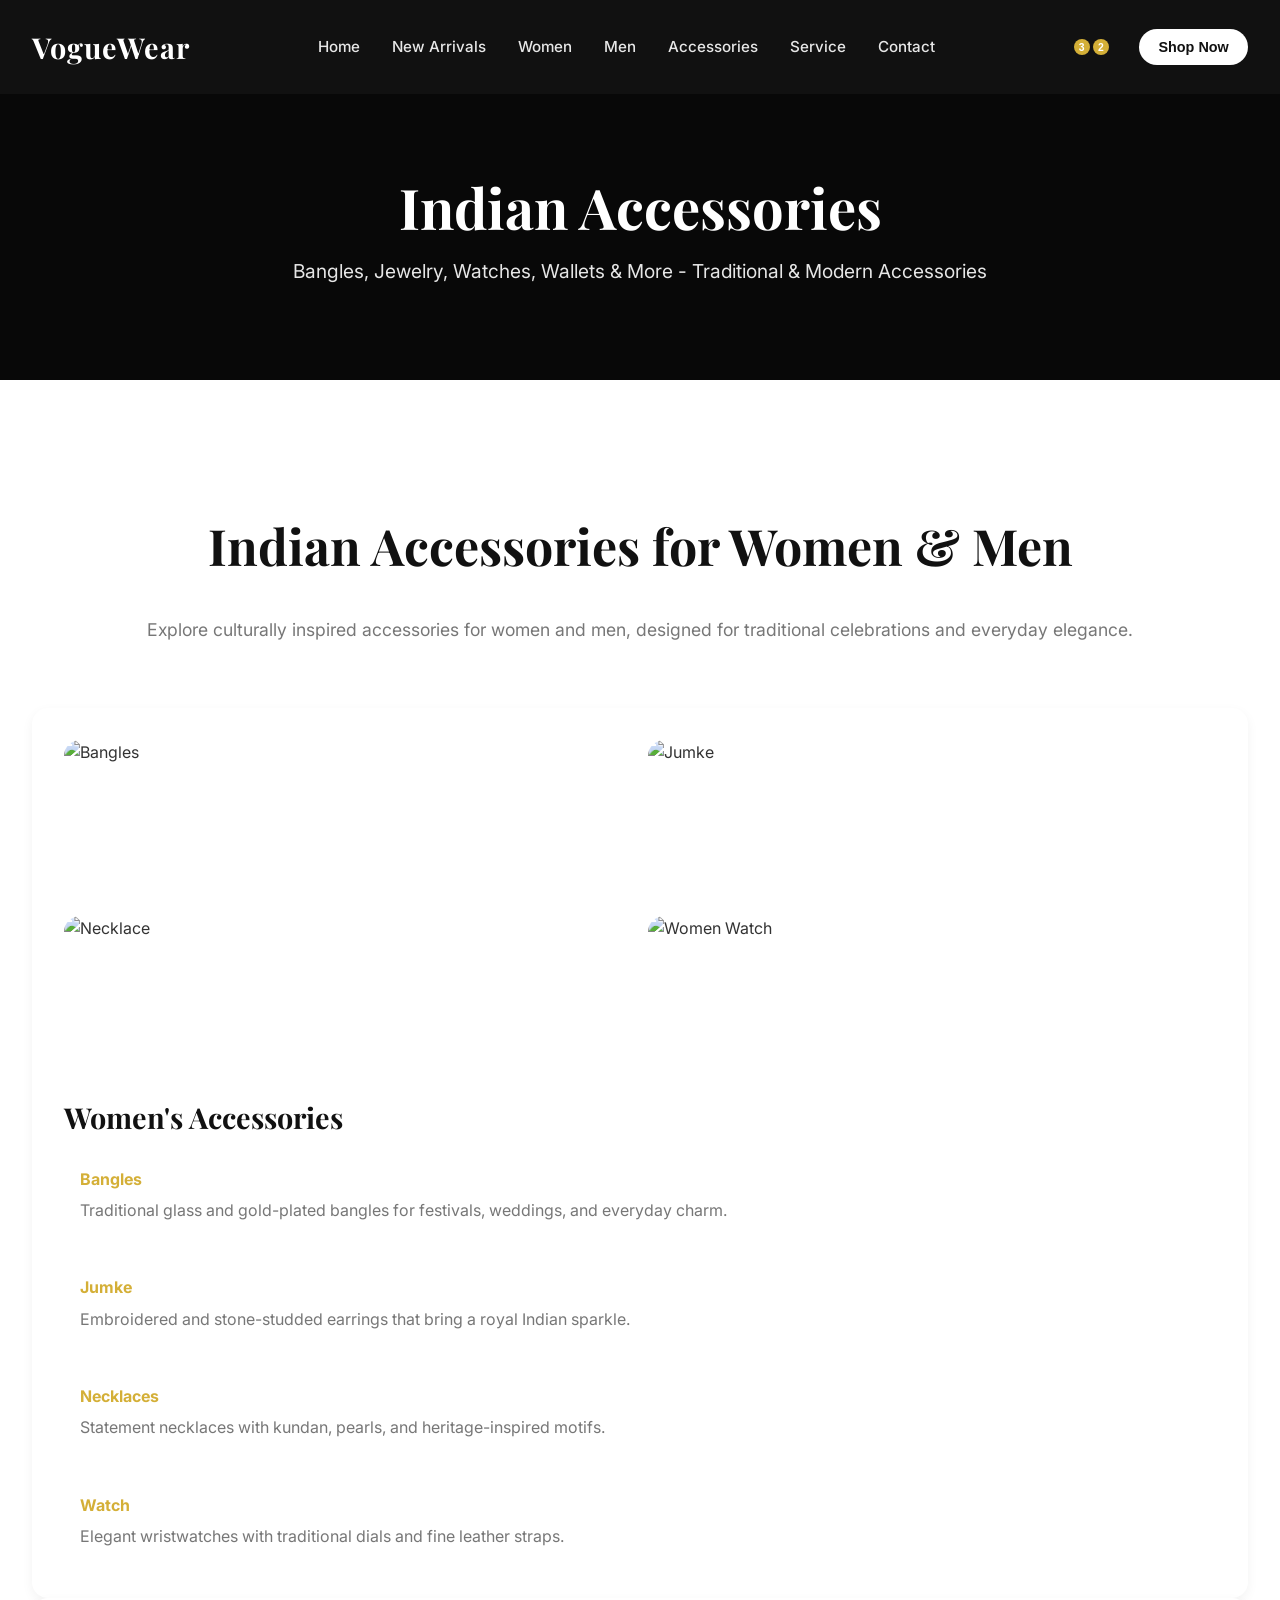
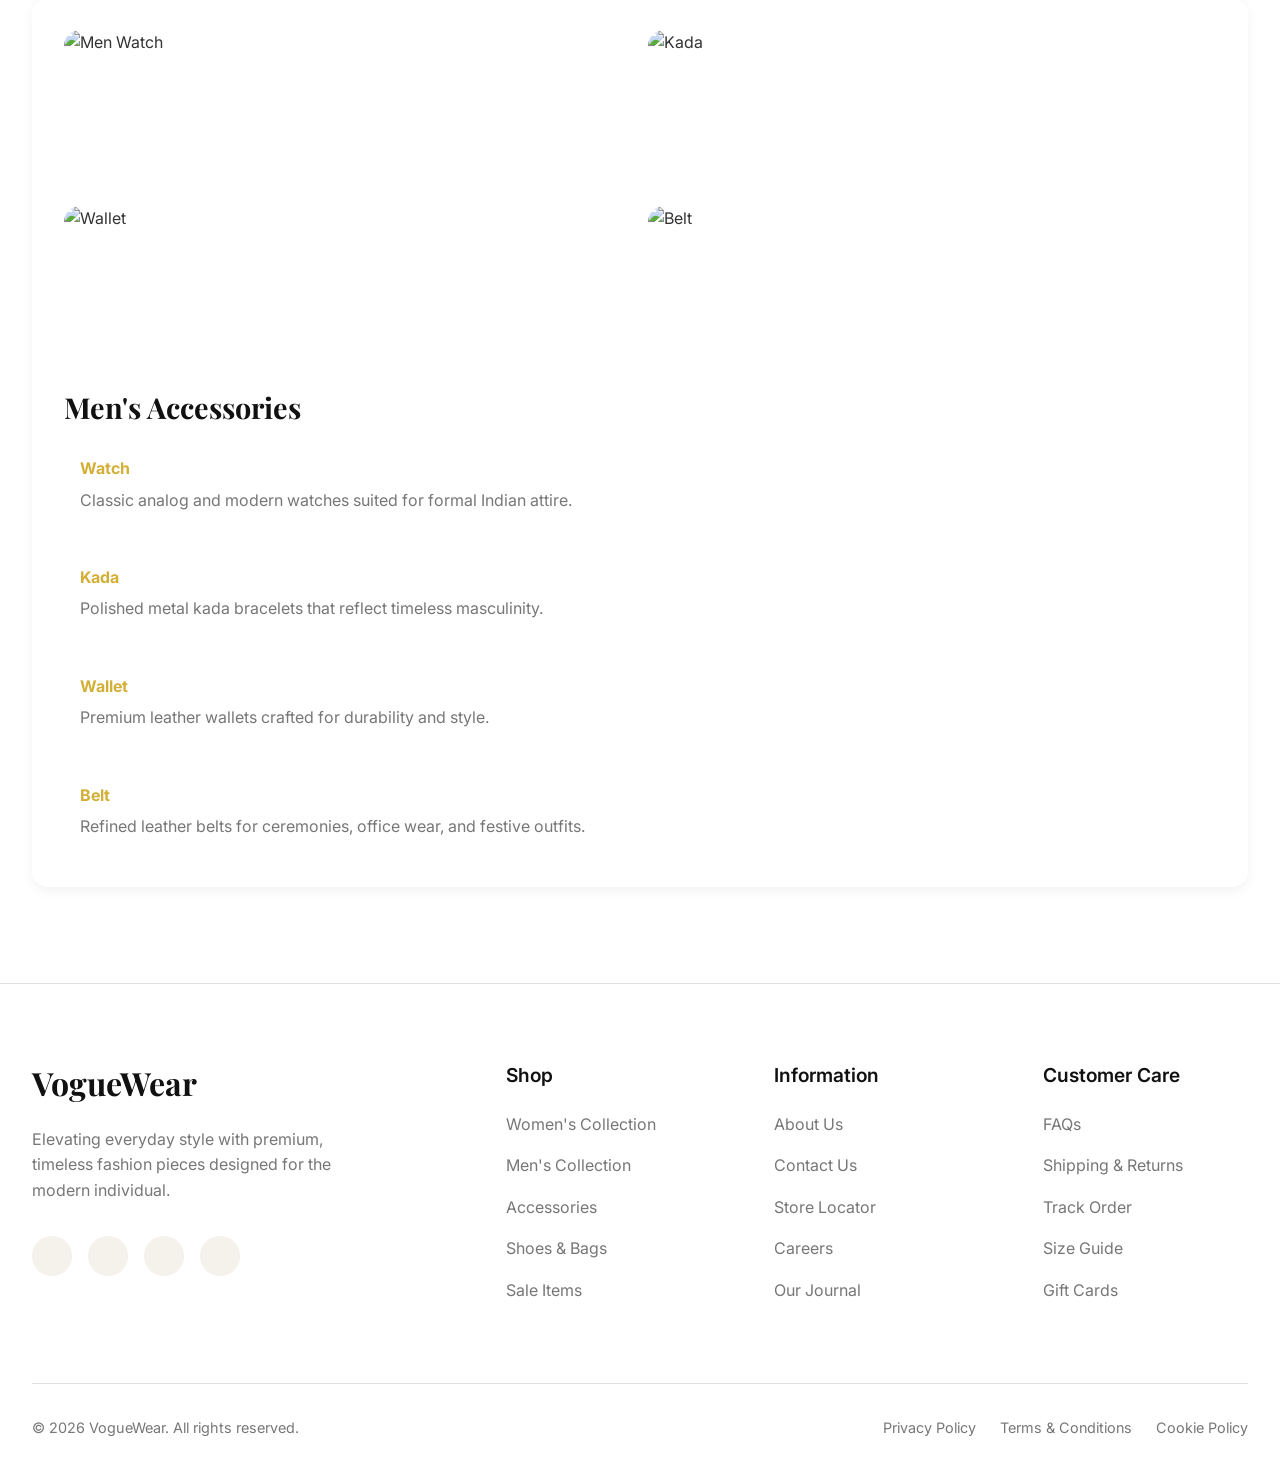
==== commit 17b62bb8: "Fix HTML formatting and update navigation links" ====
--- a/accessories.html
+++ b/accessories.html
@@ -30,7 +30,7 @@
                 <a href="women.html">Women</a>
                 <a href="men.html">Men</a>
                 <a href="accessories.html">Accessories</a>
-                <a href="sale.html" class="nav-sale">Sale</a>
+                <a href="service.html" class="nav-service">Service</a>
                 <a href="contact.html">Contact</a>
             </div>
             
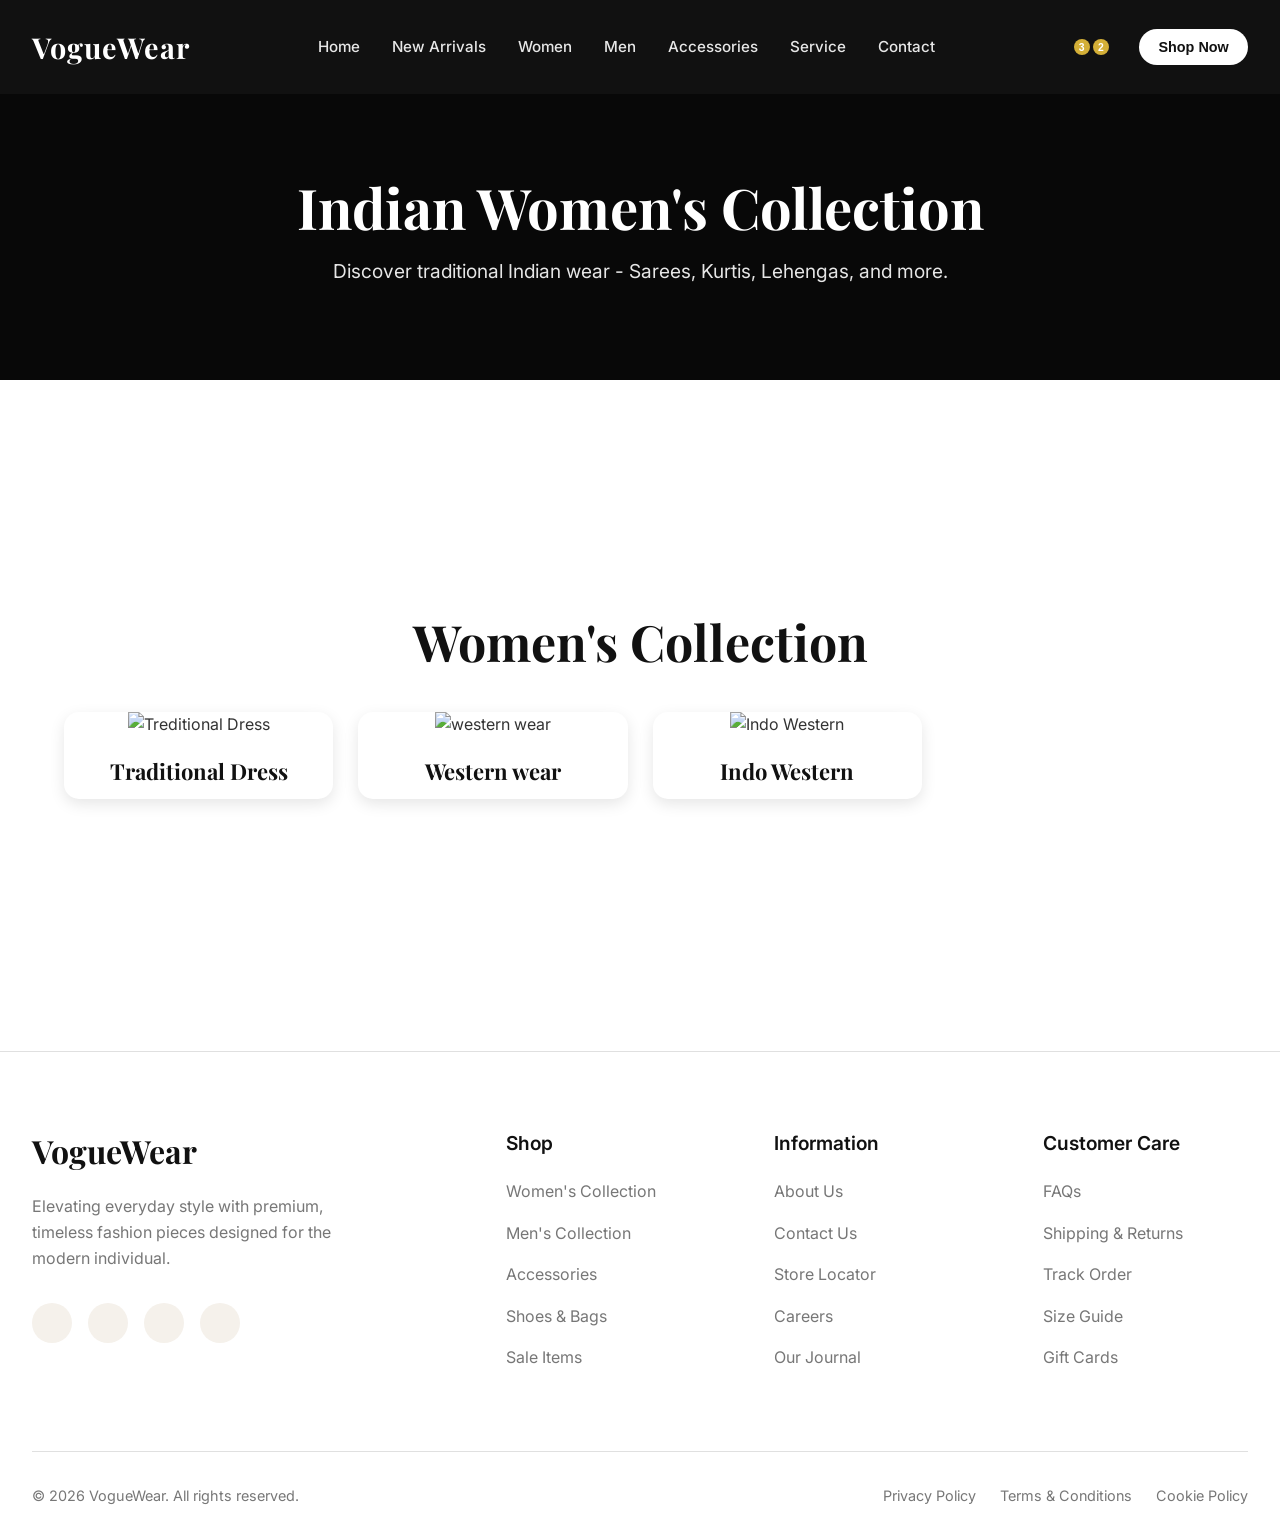
==== commit d107e5d7: "Revise accessories.html for Women's Collection Updated the accessories page to reflect the Indian Wo" ====
--- a/accessories.html
+++ b/accessories.html
@@ -1,10 +1,10 @@
-﻿<!DOCTYPE html>
+<!DOCTYPE html>
 <html lang="en">
 <head>
     <meta charset="UTF-8">
     <meta name="viewport" content="width=device-width, initial-scale=1.0">
     <meta name="description" content="VogueWear - Discover premium fashion for every season with timeless style and exceptional quality.">
-    <title>Indian Accessories | VogueWear</title>
+    <title>Indian Women's Collection | VogueWear</title>
     
     <!-- Google Fonts -->
     <link rel="preconnect" href="https://fonts.googleapis.com">
@@ -48,75 +48,47 @@
     
     <main>
         <section class="page-header" style="margin-top: 80px; position: relative; height: 300px; display: flex; align-items: center; justify-content: center; overflow: hidden; background-color: var(--primary);">
-            <img src="https://loremflickr.com/1920/600/fashion,accessories" alt="Accessories & Bags" style="position: absolute; top: 0; left: 0; width: 100%; height: 100%; object-fit: cover; z-index: -1;">
+            <img src="https://loremflickr.com/1920/600/fashion,woman" alt="Women's Collection" style="position: absolute; top: 0; left: 0; width: 100%; height: 100%; object-fit: cover; z-index: -1;">
             <div style="position: absolute; top: 0; left: 0; width: 100%; height: 100%; background: rgba(0,0,0,0.5); z-index: 0;"></div>
             <div class="container text-center" style="position: relative; z-index: 1; color: white;">
-                <h1 style="font-size: 3.5rem; color: white; margin-bottom: 1rem;">Indian Accessories</h1>
-                <p style="font-size: 1.2rem; color: rgba(255,255,255,0.9);">Bangles, Jewelry, Watches, Wallets & More - Traditional & Modern Accessories</p>
+                <h1 style="font-size: 3.5rem; color: white; margin-bottom: 1rem;">Indian Women's Collection</h1>
+                <p style="font-size: 1.2rem; color: rgba(255,255,255,0.9);">Discover traditional Indian wear - Sarees, Kurtis, Lehengas, and more.</p>
             </div>
         </section>
         <section class="section-padding bg-soft">
             <div class="container">
-                <div class="section-header text-center">
-                    <h2 class="section-title">Indian Accessories for Women & Men</h2>
-                    <p class="section-desc">Explore culturally inspired accessories for women and men, designed for traditional celebrations and everyday elegance.</p>
-                </div>
-                <div class="accessory-grid">
-                    <div class="accessory-card">
-                        <div class="accessory-images">
-                            <img src="images/bangals.jpg.jpeg" alt="Bangles">
-                            <img src="images/jumkha.jpg.jpeg"alt="Jumke">
-                            <img src="images/nacklace.jpg.jpeg" alt="Necklace">
-                            <img src="images/watch.jpg.jpeg" alt="Women Watch">
-                        </div>
-                        <h3>Women's Accessories</h3>
-                        <ul class="accessory-list">
-                            <li>
-                                <strong>Bangles</strong>
-                                <p>Traditional glass and gold-plated bangles for festivals, weddings, and everyday charm.</p>
-                            </li>
-                            <li>
-                                <strong>Jumke</strong>
-                                <p>Embroidered and stone-studded earrings that bring a royal Indian sparkle.</p>
-                            </li>
-                            <li>
-                                <strong>Necklaces</strong>
-                                <p>Statement necklaces with kundan, pearls, and heritage-inspired motifs.</p>
-                            </li>
-                            <li>
-                                <strong>Watch</strong>
-                                <p>Elegant wristwatches with traditional dials and fine leather straps.</p>
-                            </li>
-                        </ul>
-                    </div>
-                    <div class="accessory-card">
-                        <div class="accessory-images">
-                            <img src="images/menwatch.jpg.jpeg" alt="Men Watch">
-                            <img src="images/kadu.jpg.jpeg" alt="Kada">
-                            <img src="images/wallet.jpg.jpeg" alt="Wallet">
-                            <img src="images/belt.jpg.jpeg" alt="Belt">
-                        </div>
-                        <h3>Men's Accessories</h3>
-                        <ul class="accessory-list">
-                            <li>
-                                <strong>Watch</strong>
-                                <p>Classic analog and modern watches suited for formal Indian attire.</p>
-                            </li>
-                            <li>
-                                <strong>Kada</strong>
-                                <p>Polished metal kada bracelets that reflect timeless masculinity.</p>
-                            </li>
-                            <li>
-                                <strong>Wallet</strong>
-                                <p>Premium leather wallets crafted for durability and style.</p>
-                            </li>
-                            <li>
-                                <strong>Belt</strong>
-                                <p>Refined leather belts for ceremonies, office wear, and festive outfits.</p>
-                            </li>
-                        </ul>
-                    </div>
-                </div>
+                <section class="section-padding bg-soft">
+    <div class="container">
+
+        <h2 class="section-title">Women's Collection</h2>
+
+        <div class="product-grid">
+
+            <div class="product-card">
+                <img src="https://media.samyakk.com/pub/media/catalog/product/g/r/green-shimmer-organza-designer-lehenga-with-printed-jacket-gc4759-b.jpg" alt="Treditional Dress"width="220"
+     height="300">
+                <h3>Traditional Dress</h3>
+                
+            </div>
+
+            <div class="product-card">
+                <img src="https://images.meesho.com/images/products/306320149/q8baw_512.avif?width=512" alt="western wear"width="220"
+     height="300">
+                <h3>Western wear</h3>
+                
+            </div>
+
+            <div class="product-card">
+                <img src="https://aarsa.in/cdn/shop/files/royal-blue-indo-western-front-view.jpg?v=1740574409&width=1946" alt="Indo Western"width="220"
+     height="300">
+                <h3>Indo Western</h3>
+                
+            </div>
+
+        </div>
+
+    </div>
+</section>
             </div>
         </section>
     </main>
@@ -191,4 +163,3 @@
     </script>
 </body>
 </html>
-
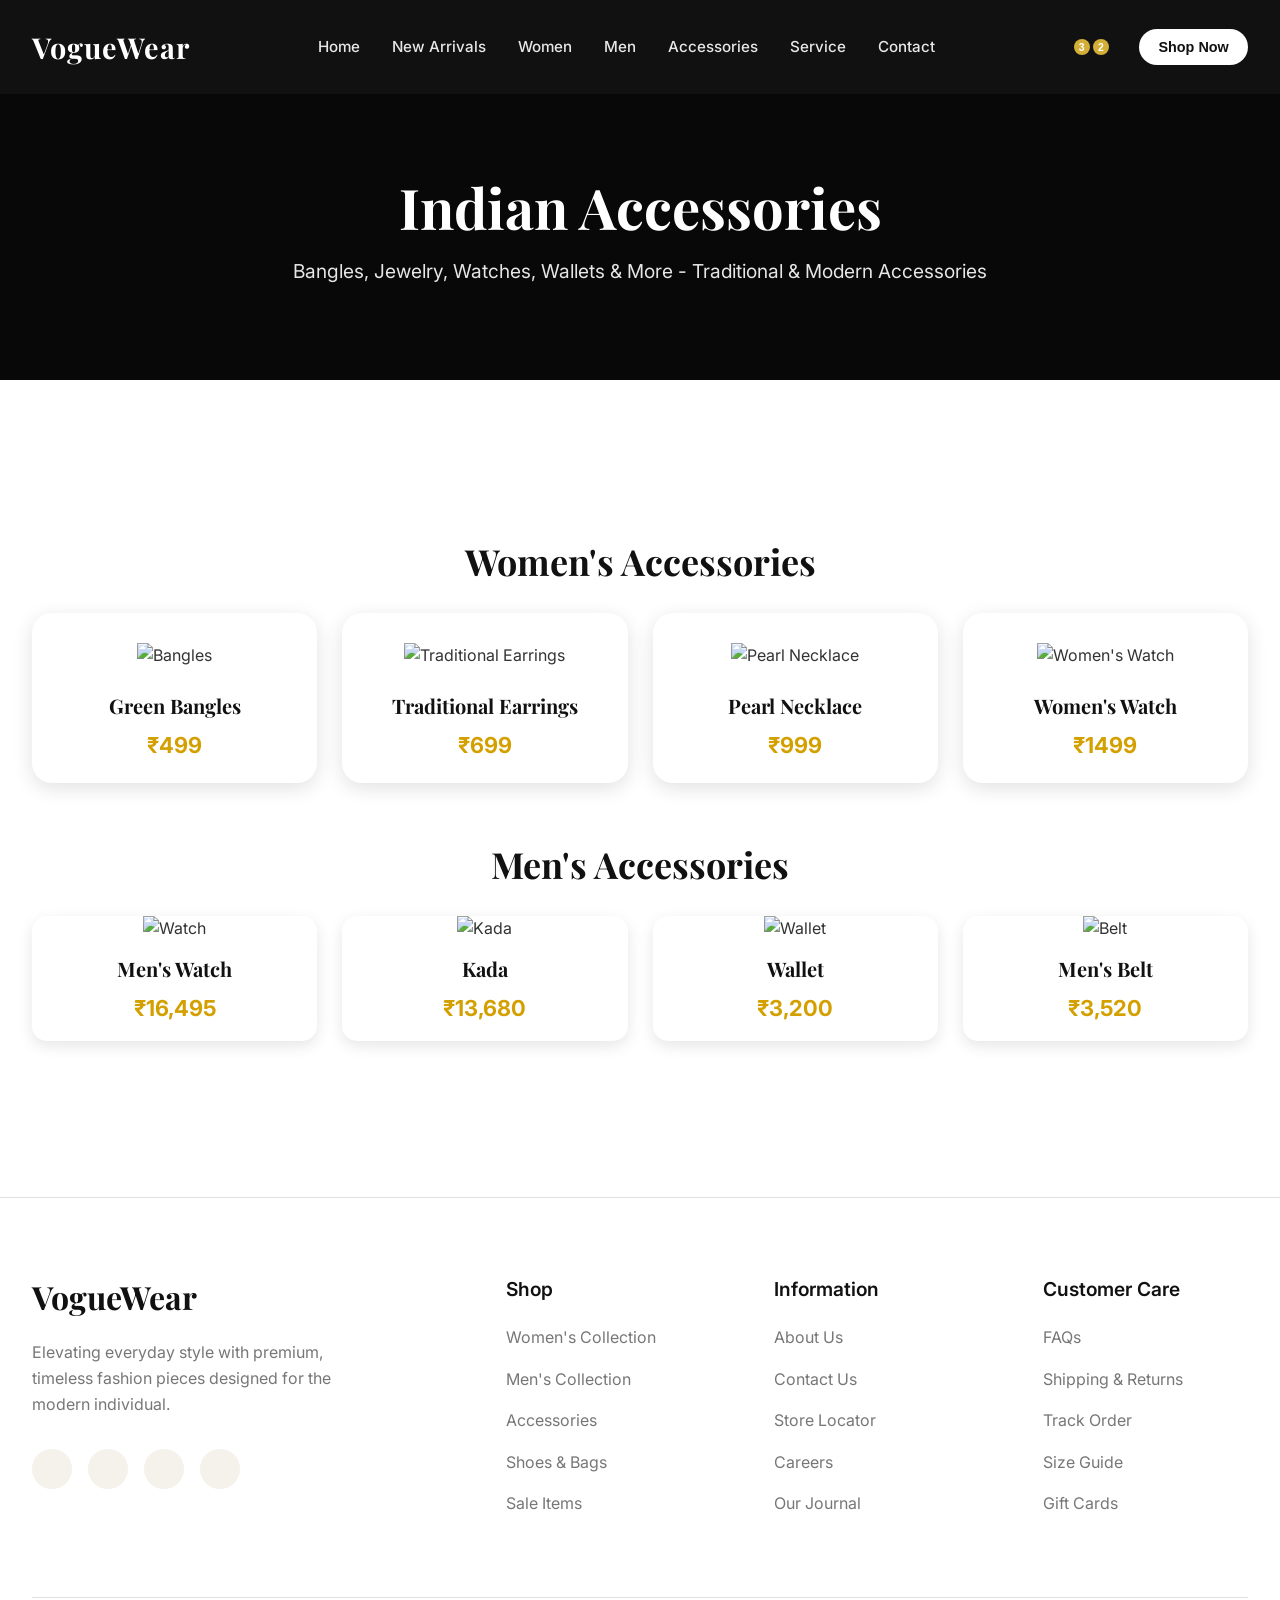
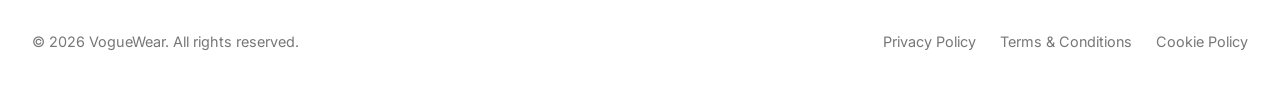
==== commit 0e3bfa6c: "Update title and content for accessories page" ====
--- a/accessories.html
+++ b/accessories.html
@@ -4,7 +4,7 @@
     <meta charset="UTF-8">
     <meta name="viewport" content="width=device-width, initial-scale=1.0">
     <meta name="description" content="VogueWear - Discover premium fashion for every season with timeless style and exceptional quality.">
-    <title>Indian Women's Collection | VogueWear</title>
+    <title>Indian Accessories | VogueWear</title>
     
     <!-- Google Fonts -->
     <link rel="preconnect" href="https://fonts.googleapis.com">
@@ -48,47 +48,73 @@
     
     <main>
         <section class="page-header" style="margin-top: 80px; position: relative; height: 300px; display: flex; align-items: center; justify-content: center; overflow: hidden; background-color: var(--primary);">
-            <img src="https://loremflickr.com/1920/600/fashion,woman" alt="Women's Collection" style="position: absolute; top: 0; left: 0; width: 100%; height: 100%; object-fit: cover; z-index: -1;">
+            <img src="https://loremflickr.com/1920/600/fashion,accessories" alt="Accessories & Bags" style="position: absolute; top: 0; left: 0; width: 100%; height: 100%; object-fit: cover; z-index: -1;">
             <div style="position: absolute; top: 0; left: 0; width: 100%; height: 100%; background: rgba(0,0,0,0.5); z-index: 0;"></div>
             <div class="container text-center" style="position: relative; z-index: 1; color: white;">
-                <h1 style="font-size: 3.5rem; color: white; margin-bottom: 1rem;">Indian Women's Collection</h1>
-                <p style="font-size: 1.2rem; color: rgba(255,255,255,0.9);">Discover traditional Indian wear - Sarees, Kurtis, Lehengas, and more.</p>
+                <h1 style="font-size: 3.5rem; color: white; margin-bottom: 1rem;">Indian Accessories</h1>
+                <p style="font-size: 1.2rem; color: rgba(255,255,255,0.9);">Bangles, Jewelry, Watches, Wallets & More - Traditional & Modern Accessories</p>
             </div>
         </section>
         <section class="section-padding bg-soft">
             <div class="container">
-                <section class="section-padding bg-soft">
-    <div class="container">
+                <div class="section-header text-center">
+                </div>
+				<h2 class="category-heading">Women's Accessories</h2>
+                <div class="product-grid women-grid">
+                <div class="product-card">
+        <img src="https://kundanstore.in/cdn/shop/files/B5252AF4-497C-47F8-BCD0-4B180FFCCC7F.jpg?v=1771568579&width=1920" class="product-img" alt="Bangles">
+        <h4>Green Bangles</h4>
+        <p class="price">₹499</p>
+    </div>
 
-        <h2 class="section-title">Women's Collection</h2>
+    <div class="product-card">
+        <img src="https://kanakofficial.com/cdn/shop/files/0203C0DA-0CA9-40C6-8590-B7E149155EF1.jpg?v=1766167105%22alt=%22Jumke%22%3E" class="product-img" alt="Traditional Earrings">
+        <h4>Traditional Earrings</h4>
+        <p class="price">₹699</p>
+    </div>
 
-        <div class="product-grid">
+    <div class="product-card">
+        <img src="https://i.etsystatic.com/54456774/r/il/3c295c/7549437841/il_570xN.7549437841_q4zs.jpg" class="product-img" alt="Pearl Necklace">
+        <h4>Pearl Necklace</h4>
+        <p class="price">₹999</p>
+    </div>
 
-            <div class="product-card">
-                <img src="https://media.samyakk.com/pub/media/catalog/product/g/r/green-shimmer-organza-designer-lehenga-with-printed-jacket-gc4759-b.jpg" alt="Treditional Dress"width="220"
-     height="300">
-                <h3>Traditional Dress</h3>
-                
-            </div>
+    <div class="product-card">
+        <img src="https://www.customerfriendlyshop.com/cdn/shop/files/IMG-6835.heic?v=1774721242&width=1946%22" class="product-img" alt="Women's Watch">
+        <h4>Women's Watch</h4>
+        <p class="price">₹1499</p>
+    </div>
 
-            <div class="product-card">
-                <img src="https://images.meesho.com/images/products/306320149/q8baw_512.avif?width=512" alt="western wear"width="220"
-     height="300">
-                <h3>Western wear</h3>
-                
-            </div>
+</div>
+<h2 class="category-heading">Men's Accessories</h2>
+                  <div class="product-grid">
+    <div class="product-card">
+        <img src="https://shop.timexindia.com/cdn/shop/articles/1._The_Watch_Trends_Influencing_Indian_Street_Style_Today_1.jpg?v=1771221297" class="product-img" alt="Watch">
+        <h4>Men's Watch</h4>
+        <p class="price">₹16,495</p>
+    </div>
 
-            <div class="product-card">
-                <img src="https://aarsa.in/cdn/shop/files/royal-blue-indo-western-front-view.jpg?v=1740574409&width=1946" alt="Indo Western"width="220"
-     height="300">
-                <h3>Indo Western</h3>
-                
-            </div>
+    <div class="product-card">
+        <img src="https://www.matapayals.com/cdn/shop/files/Kada_32_5021236c-5f6d-4bdf-a9b3-c8a3e133c8bd.jpg?v=1757678962&width=720" class="product-img" alt="Kada">
+        <h4>Kada</h4>
+        <p class="price">₹13,680</p>
+    </div>
 
-        </div>
+    <div class="product-card">
+        <img src="https://imagescdn.jaypore.com/img/app/product/3/39836211-16728097.jpg" class="product-img" alt="Wallet">
+        <h4>Wallet</h4>
+        <p class="price">₹3,200</p>
+    </div>
 
+    <div class="product-card">
+        <img src="https://img.ltwebstatic.com/images3_spmp/2023/06/29/16880070269a73388f1a3f6fd8ede11d7f481a880e_thumbnail_750x999.webp" class="product-img" alt="Belt">
+        <h4>Men's Belt</h4>
+        <p class="price">₹3,520</p>
     </div>
-</section>
+
+</div>
+  
+                </div>
             </div>
         </section>
     </main>
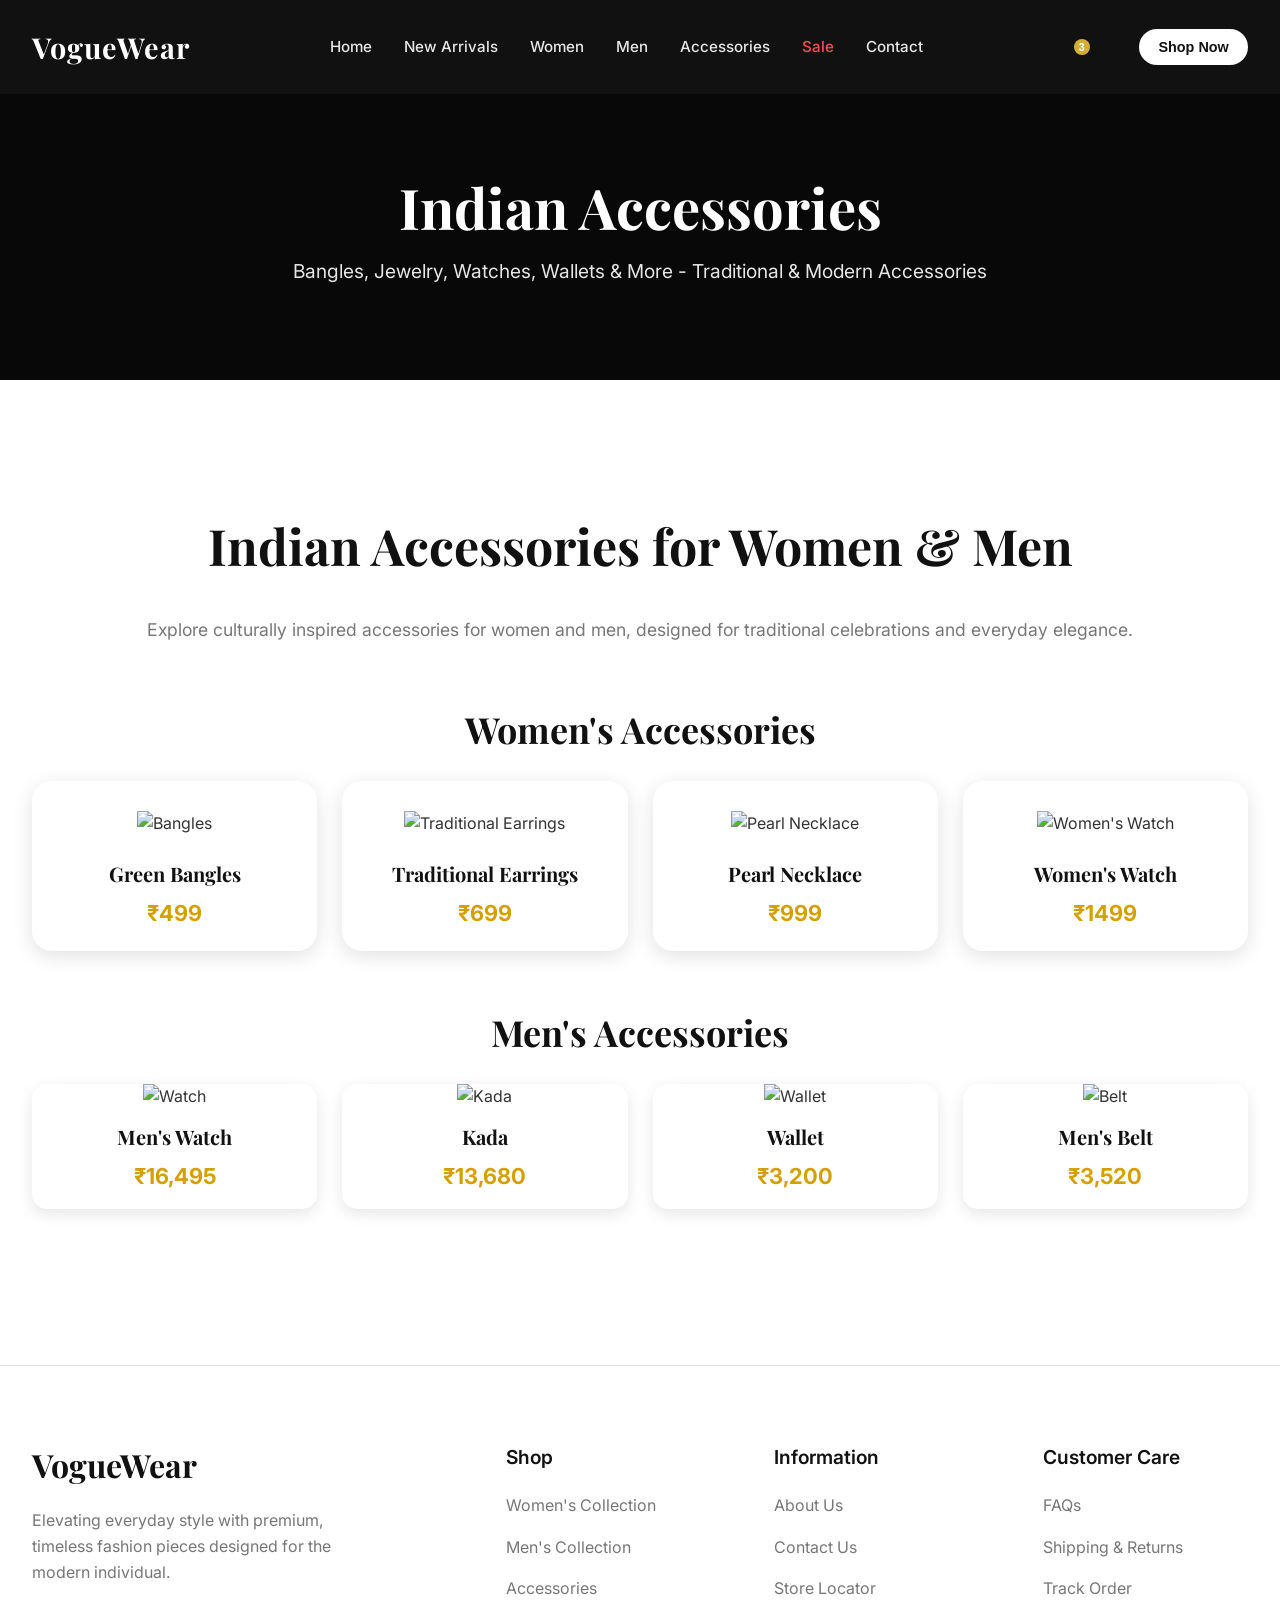
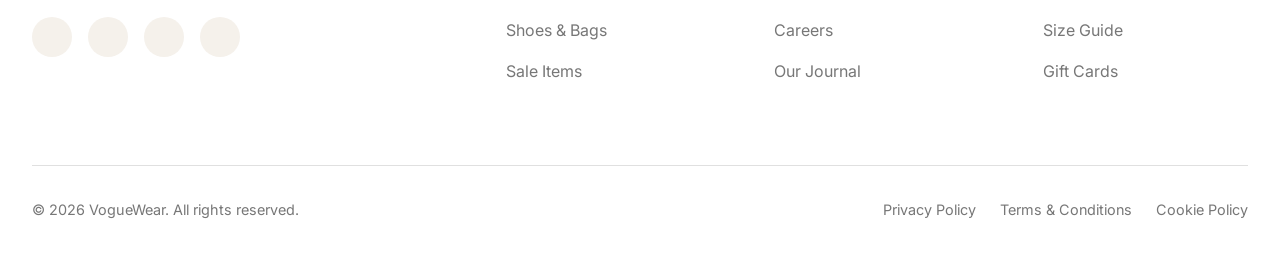
==== commit 5c8dea47: "some errors solv" ====
--- a/accessories.html
+++ b/accessories.html
@@ -1,191 +1,204 @@
-<!DOCTYPE html>
-<html lang="en">
-<head>
-    <meta charset="UTF-8">
-    <meta name="viewport" content="width=device-width, initial-scale=1.0">
-    <meta name="description" content="VogueWear - Discover premium fashion for every season with timeless style and exceptional quality.">
-    <title>Indian Accessories | VogueWear</title>
-    
-    <!-- Google Fonts -->
-    <link rel="preconnect" href="https://fonts.googleapis.com">
-    <link rel="preconnect" href="https://fonts.gstatic.com" crossorigin>
-    <link href="https://fonts.googleapis.com/css2?family=Inter:wght@300;400;500;600&family=Playfair+Display:ital,wght@0,400;0,600;0,700;1,400&display=swap" rel="stylesheet">
-    
-    <!-- Lucide Icons -->
-    <script src="https://unpkg.com/lucide@latest"></script>
-    
-    <link rel="stylesheet" href="styles.css">
-</head>
-<body>
-    <div class="mouse-glow"></div>
-    <div class="scroll-progress-container"><div class="scroll-progress-bar" id="scrollBar"></div></div>
-    <!-- Navigation -->
-    <nav class="navbar" id="navbar">
-        <div class="nav-container">
-            <a href="#" class="nav-logo">VogueWear</a>
-            
-            <div class="nav-links">
-                <a href="index.html">Home</a>
-                <a href="index.html#new-arrivals">New Arrivals</a>
-                <a href="women.html">Women</a>
-                <a href="men.html">Men</a>
-                <a href="accessories.html">Accessories</a>
-                <a href="service.html" class="nav-service">Service</a>
-                <a href="contact.html">Contact</a>
-            </div>
-            
-            <div class="nav-icons">
-                <button aria-label="Search" class="icon-btn"><i data-lucide="search"></i></button>
-                <button aria-label="Wishlist" class="icon-btn"><i data-lucide="heart"></i><span class="badge">3</span></button>
-                <button aria-label="Cart" class="icon-btn"><i data-lucide="shopping-bag"></i><span class="badge">2</span></button>
-                <button aria-label="Profile" class="icon-btn"><i data-lucide="user"></i></button>
-                <button class="nav-cta">Shop Now</button>
-                <button aria-label="Menu" class="icon-btn mobile-menu-btn" id="mobileMenuBtn"><i data-lucide="menu"></i></button>
-            </div>
-        </div>
-    </nav>
+<!DOCTYPE html>
+<html lang="en">
+<head>
+    <meta charset="UTF-8">
+    <meta name="viewport" content="width=device-width, initial-scale=1.0">
+    <meta name="description" content="VogueWear - Discover premium fashion for every season with timeless style and exceptional quality.">
+    <title>Indian Accessories | VogueWear</title>
+    
+    <!-- Google Fonts -->
+    <link rel="preconnect" href="https://fonts.googleapis.com">
+    <link rel="preconnect" href="https://fonts.gstatic.com" crossorigin>
+    <link href="https://fonts.googleapis.com/css2?family=Inter:wght@300;400;500;600&family=Playfair+Display:ital,wght@0,400;0,600;0,700;1,400&display=swap" rel="stylesheet">
+    
+    <!-- Lucide Icons -->
+    <script src="https://unpkg.com/lucide@latest"></script>
+    
+    <link rel="stylesheet" href="styles.css">
+</head>
+<body>
+    <div class="mouse-glow"></div>
+    <div class="scroll-progress-container"><div class="scroll-progress-bar" id="scrollBar"></div></div>
+    <!-- Navigation -->
+    <nav class="navbar" id="navbar">
+        <div class="nav-container">
+            <a href="#" class="nav-logo">VogueWear</a>
+            
+            <div class="nav-links">
+                <a href="index.html">Home</a>
+                <a href="index.html#new-arrivals">New Arrivals</a>
+                <a href="women.html">Women</a>
+                <a href="men.html">Men</a>
+                <a href="accessories.html">Accessories</a>
+                <a href="sale.html" class="nav-sale">Sale</a>
+                <a href="contact.html">Contact</a>
+            </div>
+            
+            <div class="nav-icons">
+                <button aria-label="Search" class="icon-btn"><i data-lucide="search"></i></button>
+                <button aria-label="Wishlist" class="icon-btn"><i data-lucide="heart"></i><span class="badge">3</span></button>
+                <button aria-label="Cart" class="icon-btn"><i data-lucide="shopping-bag"></i><span class="badge">2</span></button>
+                <button aria-label="Profile" class="icon-btn"><i data-lucide="user"></i></button>
+                <button class="nav-cta">Shop Now</button>
+                <button aria-label="Menu" class="icon-btn mobile-menu-btn" id="mobileMenuBtn"><i data-lucide="menu"></i></button>
+            </div>
+        </div>
+    </nav>
+
+    
+    <main>
+        <section class="page-header" style="margin-top: 80px; position: relative; height: 300px; display: flex; align-items: center; justify-content: center; overflow: hidden; background-color: var(--primary);">
+            <img src="https://loremflickr.com/1920/600/fashion,accessories" alt="Accessories & Bags" style="position: absolute; top: 0; left: 0; width: 100%; height: 100%; object-fit: cover; z-index: -1;">
+            <div style="position: absolute; top: 0; left: 0; width: 100%; height: 100%; background: rgba(0,0,0,0.5); z-index: 0;"></div>
+            <div class="container text-center" style="position: relative; z-index: 1; color: white;">
+                <h1 style="font-size: 3.5rem; color: white; margin-bottom: 1rem;">Indian Accessories</h1>
+                <p style="font-size: 1.2rem; color: rgba(255,255,255,0.9);">Bangles, Jewelry, Watches, Wallets & More - Traditional & Modern Accessories</p>
+            </div>
+        </section>
+        <section class="section-padding bg-soft">
+            <div class="container">
+                <div class="section-header text-center">
+                    <h2 class="section-title">Indian Accessories for Women & Men</h2>
+                    <p class="section-desc">Explore culturally inspired accessories for women and men, designed for traditional celebrations and everyday elegance.</p>
+                </div>
+				<h2 class="category-heading">Women's Accessories</h2>
+                <div class="product-grid women-grid">
+                <div class="product-card">
+        <img src="https://kundanstore.in/cdn/shop/files/B5252AF4-497C-47F8-BCD0-4B180FFCCC7F.jpg?v=1771568579&width=1920" class="product-img" alt="Bangles">
+        <h4>Green Bangles</h4>
+        <p class="price">₹499</p>
+
+</div>
+
+    <div class="product-card">
+        <img src="https://kanakofficial.com/cdn/shop/files/0203C0DA-0CA9-40C6-8590-B7E149155EF1.jpg?v=1766167105%22alt=%22Jumke%22%3E" class="product-img" alt="Traditional Earrings">
+        <h4>Traditional Earrings</h4>
+        <p class="price">₹699</p>
+
+</div>
+
+    <div class="product-card">
+        <img src="https://i.etsystatic.com/54456774/r/il/3c295c/7549437841/il_570xN.7549437841_q4zs.jpg" class="product-img" alt="Pearl Necklace">
+        <h4>Pearl Necklace</h4>
+        <p class="price">₹999</p>
+
+</div>
+
+    <div class="product-card">
+        <img src="https://www.customerfriendlyshop.com/cdn/shop/files/IMG-6835.heic?v=1774721242&width=1946%22" class="product-img" alt="Women's Watch">
+        <h4>Women's Watch</h4>
+        <p class="price">₹1499</p>
+
+</div>
+
+</div>
+<h2 class="category-heading">Men's Accessories</h2>
+                  <div class="product-grid">
+    <div class="product-card">
+        <img src="https://shop.timexindia.com/cdn/shop/articles/1._The_Watch_Trends_Influencing_Indian_Street_Style_Today_1.jpg?v=1771221297" class="product-img" alt="Watch">
+        <h4>Men's Watch</h4>
+        <p class="price">₹16,495</p>
+
+</div>
+
+    <div class="product-card">
+        <img src="https://www.matapayals.com/cdn/shop/files/Kada_32_5021236c-5f6d-4bdf-a9b3-c8a3e133c8bd.jpg?v=1757678962&width=720" class="product-img" alt="Kada">
+        <h4>Kada</h4>
+        <p class="price">₹13,680</p>
+
+</div>
+
+    <div class="product-card">
+        <img src="https://imagescdn.jaypore.com/img/app/product/3/39836211-16728097.jpg" class="product-img" alt="Wallet">
+        <h4>Wallet</h4>
+        <p class="price">₹3,200</p>
+
+</div>
+
+    <div class="product-card">
+        <img src="https://img.ltwebstatic.com/images3_spmp/2023/06/29/16880070269a73388f1a3f6fd8ede11d7f481a880e_thumbnail_750x999.webp" class="product-img" alt="Belt">
+        <h4>Men's Belt</h4>
+        <p class="price">₹3,520</p>
+
+</div>
+
+</div>
+  
+                </div>
+            </div>
+        </section>
+    </main>
+    <!-- Footer -->
+    <footer class="footer">
+        <div class="container">
+            <div class="footer-grid">
+                <div class="footer-brand">
+                    <h2>VogueWear</h2>
+                    <p>Elevating everyday style with premium, timeless fashion pieces designed for the modern individual.</p>
+                    <div class="social-links">
+                        <a href="#"><i data-lucide="facebook"></i></a>
+                        <a href="#"><i data-lucide="twitter"></i></a>
+                        <a href="#"><i data-lucide="instagram"></i></a>
+                        <a href="#"><i data-lucide="youtube"></i></a>
+                    </div>
+                </div>
+                
+                <div class="footer-links">
+                    <h3>Shop</h3>
+                    <ul>
+                        <li><a href="#">Women's Collection</a></li>
+                        <li><a href="#">Men's Collection</a></li>
+                        <li><a href="#">Accessories</a></li>
+                        <li><a href="#">Shoes & Bags</a></li>
+                        <li><a href="#">Sale Items</a></li>
+                    </ul>
+                </div>
+                
+                <div class="footer-links">
+                    <h3>Information</h3>
+                    <ul>
+                        <li><a href="#">About Us</a></li>
+                        <li><a href="#">Contact Us</a></li>
+                        <li><a href="#">Store Locator</a></li>
+                        <li><a href="#">Careers</a></li>
+                        <li><a href="#">Our Journal</a></li>
+                    </ul>
+                </div>
+                
+                <div class="footer-links">
+                    <h3>Customer Care</h3>
+                    <ul>
+                        <li><a href="#">FAQs</a></li>
+                        <li><a href="#">Shipping & Returns</a></li>
+                        <li><a href="#">Track Order</a></li>
+                        <li><a href="#">Size Guide</a></li>
+                        <li><a href="#">Gift Cards</a></li>
+                    </ul>
+                </div>
+            </div>
+            
+            <div class="footer-bottom">
+                <p>&copy; 2026 VogueWear. All rights reserved.</p>
+                <div class="legal-links">
+                    <a href="#">Privacy Policy</a>
+                    <a href="#">Terms & Conditions</a>
+                    <a href="#">Cookie Policy</a>
+                </div>
+            </div>
+        </div>
+    </footer>
+
+    <!-- Back to top -->
+    <button class="back-to-top" id="backToTop" aria-label="Back to top">
+        <i data-lucide="arrow-up"></i>
+    </button>
+
+    <script src="script.js"></script>
+    <script>
+        lucide.createIcons();
+    </script>
+</body>
+</html>
+
+
 
-    
-    <main>
-        <section class="page-header" style="margin-top: 80px; position: relative; height: 300px; display: flex; align-items: center; justify-content: center; overflow: hidden; background-color: var(--primary);">
-            <img src="https://loremflickr.com/1920/600/fashion,accessories" alt="Accessories & Bags" style="position: absolute; top: 0; left: 0; width: 100%; height: 100%; object-fit: cover; z-index: -1;">
-            <div style="position: absolute; top: 0; left: 0; width: 100%; height: 100%; background: rgba(0,0,0,0.5); z-index: 0;"></div>
-            <div class="container text-center" style="position: relative; z-index: 1; color: white;">
-                <h1 style="font-size: 3.5rem; color: white; margin-bottom: 1rem;">Indian Accessories</h1>
-                <p style="font-size: 1.2rem; color: rgba(255,255,255,0.9);">Bangles, Jewelry, Watches, Wallets & More - Traditional & Modern Accessories</p>
-            </div>
-        </section>
-        <section class="section-padding bg-soft">
-            <div class="container">
-                <div class="section-header text-center">
-                </div>
-				<h2 class="category-heading">Women's Accessories</h2>
-                <div class="product-grid women-grid">
-                <div class="product-card">
-        <img src="https://kundanstore.in/cdn/shop/files/B5252AF4-497C-47F8-BCD0-4B180FFCCC7F.jpg?v=1771568579&width=1920" class="product-img" alt="Bangles">
-        <h4>Green Bangles</h4>
-        <p class="price">₹499</p>
-    </div>
-
-    <div class="product-card">
-        <img src="https://kanakofficial.com/cdn/shop/files/0203C0DA-0CA9-40C6-8590-B7E149155EF1.jpg?v=1766167105%22alt=%22Jumke%22%3E" class="product-img" alt="Traditional Earrings">
-        <h4>Traditional Earrings</h4>
-        <p class="price">₹699</p>
-    </div>
-
-    <div class="product-card">
-        <img src="https://i.etsystatic.com/54456774/r/il/3c295c/7549437841/il_570xN.7549437841_q4zs.jpg" class="product-img" alt="Pearl Necklace">
-        <h4>Pearl Necklace</h4>
-        <p class="price">₹999</p>
-    </div>
-
-    <div class="product-card">
-        <img src="https://www.customerfriendlyshop.com/cdn/shop/files/IMG-6835.heic?v=1774721242&width=1946%22" class="product-img" alt="Women's Watch">
-        <h4>Women's Watch</h4>
-        <p class="price">₹1499</p>
-    </div>
-
-</div>
-<h2 class="category-heading">Men's Accessories</h2>
-                  <div class="product-grid">
-    <div class="product-card">
-        <img src="https://shop.timexindia.com/cdn/shop/articles/1._The_Watch_Trends_Influencing_Indian_Street_Style_Today_1.jpg?v=1771221297" class="product-img" alt="Watch">
-        <h4>Men's Watch</h4>
-        <p class="price">₹16,495</p>
-    </div>
-
-    <div class="product-card">
-        <img src="https://www.matapayals.com/cdn/shop/files/Kada_32_5021236c-5f6d-4bdf-a9b3-c8a3e133c8bd.jpg?v=1757678962&width=720" class="product-img" alt="Kada">
-        <h4>Kada</h4>
-        <p class="price">₹13,680</p>
-    </div>
-
-    <div class="product-card">
-        <img src="https://imagescdn.jaypore.com/img/app/product/3/39836211-16728097.jpg" class="product-img" alt="Wallet">
-        <h4>Wallet</h4>
-        <p class="price">₹3,200</p>
-    </div>
-
-    <div class="product-card">
-        <img src="https://img.ltwebstatic.com/images3_spmp/2023/06/29/16880070269a73388f1a3f6fd8ede11d7f481a880e_thumbnail_750x999.webp" class="product-img" alt="Belt">
-        <h4>Men's Belt</h4>
-        <p class="price">₹3,520</p>
-    </div>
-
-</div>
-  
-                </div>
-            </div>
-        </section>
-    </main>
-    <!-- Footer -->
-    <footer class="footer">
-        <div class="container">
-            <div class="footer-grid">
-                <div class="footer-brand">
-                    <h2>VogueWear</h2>
-                    <p>Elevating everyday style with premium, timeless fashion pieces designed for the modern individual.</p>
-                    <div class="social-links">
-                        <a href="#"><i data-lucide="facebook"></i></a>
-                        <a href="#"><i data-lucide="twitter"></i></a>
-                        <a href="#"><i data-lucide="instagram"></i></a>
-                        <a href="#"><i data-lucide="youtube"></i></a>
-                    </div>
-                </div>
-                
-                <div class="footer-links">
-                    <h3>Shop</h3>
-                    <ul>
-                        <li><a href="#">Women's Collection</a></li>
-                        <li><a href="#">Men's Collection</a></li>
-                        <li><a href="#">Accessories</a></li>
-                        <li><a href="#">Shoes & Bags</a></li>
-                        <li><a href="#">Sale Items</a></li>
-                    </ul>
-                </div>
-                
-                <div class="footer-links">
-                    <h3>Information</h3>
-                    <ul>
-                        <li><a href="#">About Us</a></li>
-                        <li><a href="#">Contact Us</a></li>
-                        <li><a href="#">Store Locator</a></li>
-                        <li><a href="#">Careers</a></li>
-                        <li><a href="#">Our Journal</a></li>
-                    </ul>
-                </div>
-                
-                <div class="footer-links">
-                    <h3>Customer Care</h3>
-                    <ul>
-                        <li><a href="#">FAQs</a></li>
-                        <li><a href="#">Shipping & Returns</a></li>
-                        <li><a href="#">Track Order</a></li>
-                        <li><a href="#">Size Guide</a></li>
-                        <li><a href="#">Gift Cards</a></li>
-                    </ul>
-                </div>
-            </div>
-            
-            <div class="footer-bottom">
-                <p>&copy; 2026 VogueWear. All rights reserved.</p>
-                <div class="legal-links">
-                    <a href="#">Privacy Policy</a>
-                    <a href="#">Terms & Conditions</a>
-                    <a href="#">Cookie Policy</a>
-                </div>
-            </div>
-        </div>
-    </footer>
-
-    <!-- Back to top -->
-    <button class="back-to-top" id="backToTop" aria-label="Back to top">
-        <i data-lucide="arrow-up"></i>
-    </button>
-
-    <script src="script.js"></script>
-    <script>
-        lucide.createIcons();
-    </script>
-</body>
-</html>
--- a/styles.css
+++ b/styles.css
@@ -1880,3 +1880,34 @@
         grid-template-columns:1fr;
     }
 }
+
+/* Added for hover effect on product actions */
+.product-card {
+    position: relative;
+    overflow: hidden;
+}
+
+.product-actions {
+    position: absolute;
+    bottom: -100px;
+    left: 0;
+    width: 100%;
+    display: flex;
+    gap: 10px;
+    justify-content: center;
+    padding: 15px;
+    background: rgba(255, 255, 255, 0.95);
+    transition: bottom 0.3s ease-in-out;
+    box-shadow: 0 -5px 15px rgba(0,0,0,0.05);
+}
+
+.product-card:hover .product-actions {
+    bottom: 0;
+}
+
+.product-actions .btn {
+    flex: 1;
+    padding: 8px 10px;
+    font-size: 0.85rem;
+    border-radius: 4px;
+}
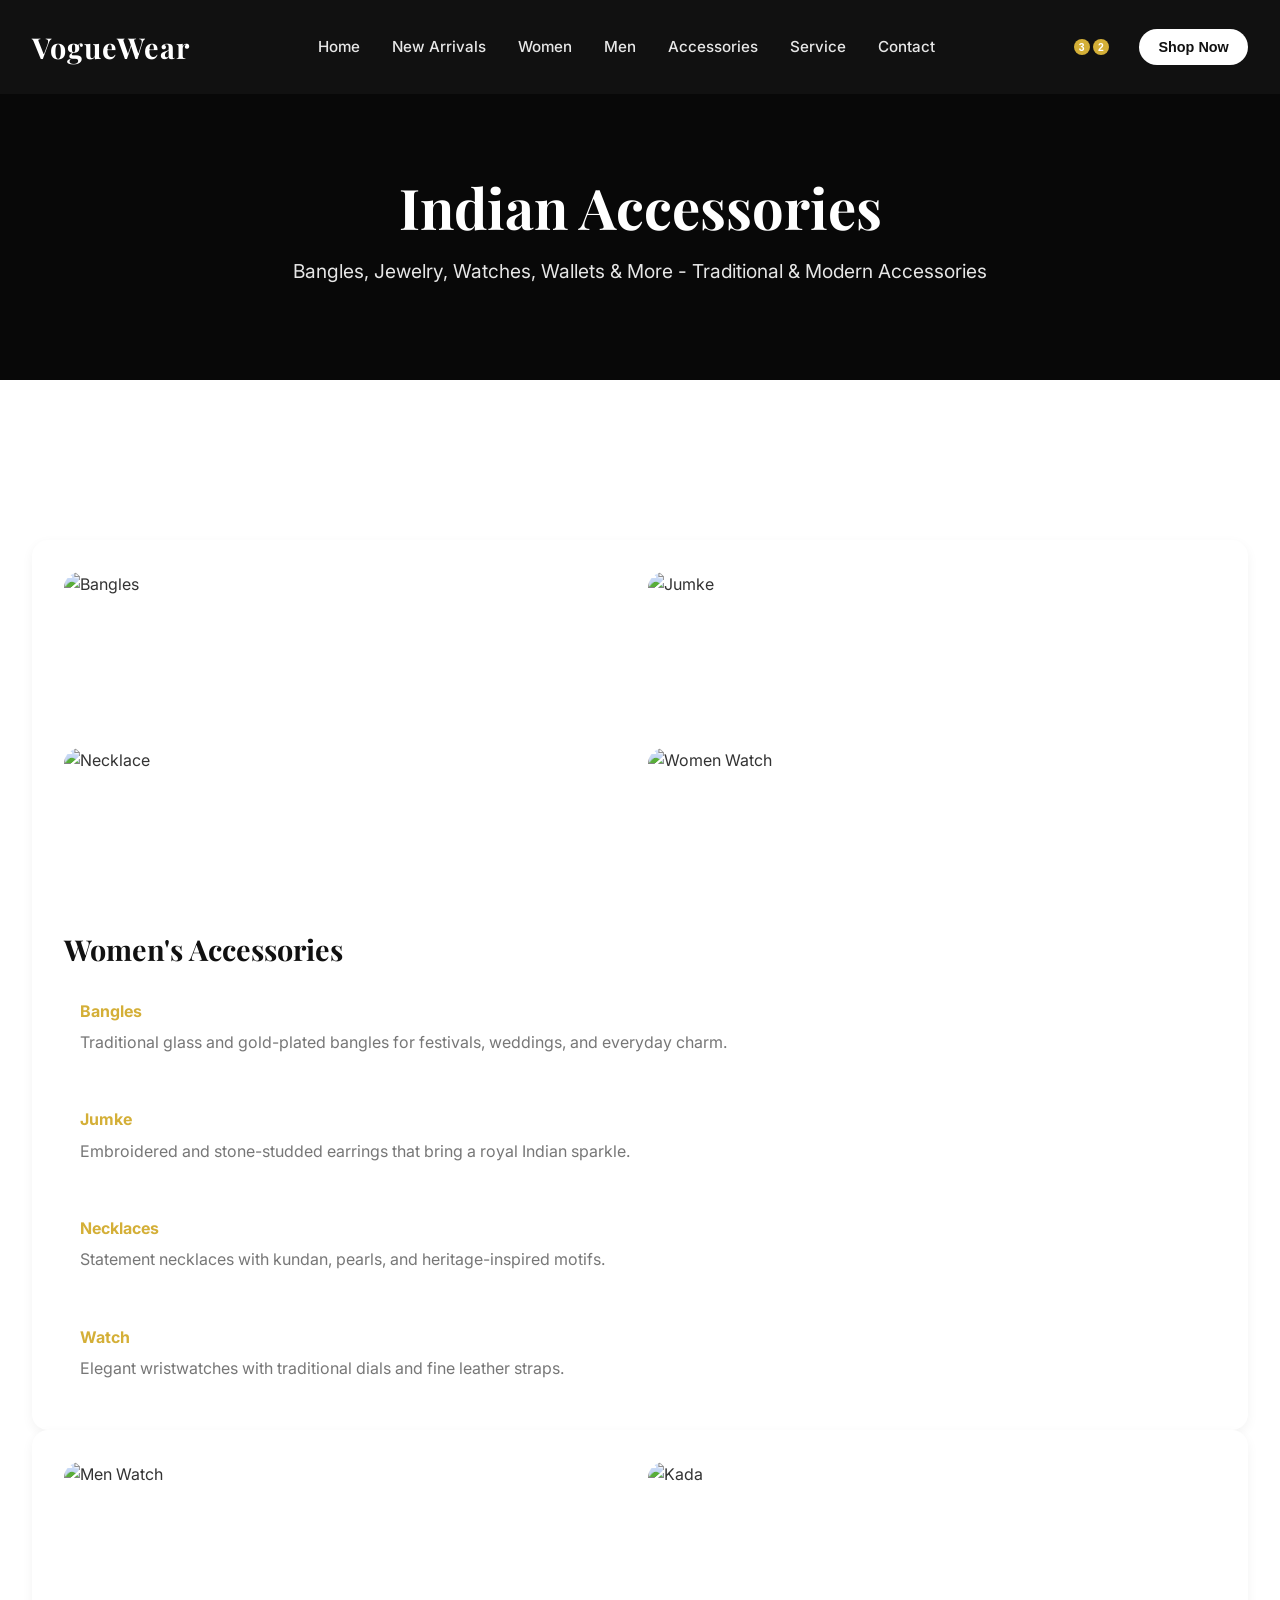
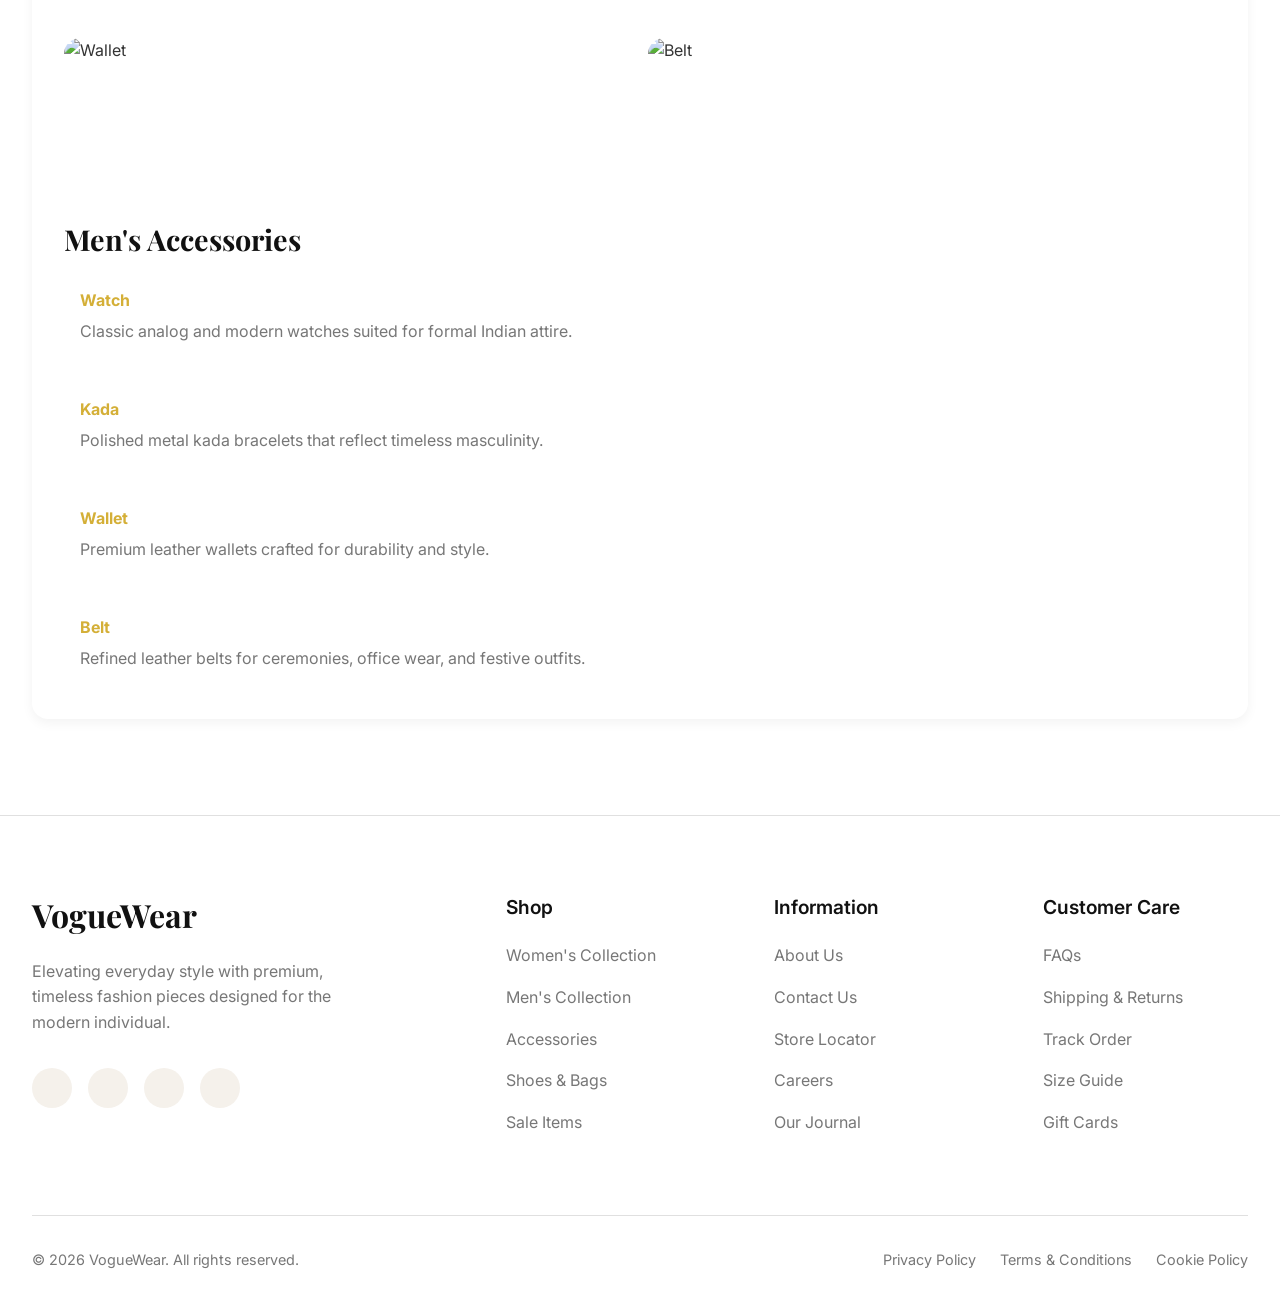
==== commit e09d184d: "Merge branch 'main' of https://github.com/drashtip2019/project-" ====
--- a/accessories.html
+++ b/accessories.html
@@ -1,129 +1,135 @@
 <!DOCTYPE html>
 <html lang="en">
+
 <head>
     <meta charset="UTF-8">
     <meta name="viewport" content="width=device-width, initial-scale=1.0">
-    <meta name="description" content="VogueWear - Discover premium fashion for every season with timeless style and exceptional quality.">
+    <meta name="description"
+        content="VogueWear - Discover premium fashion for every season with timeless style and exceptional quality.">
     <title>Indian Accessories | VogueWear</title>
-    
+
     <!-- Google Fonts -->
     <link rel="preconnect" href="https://fonts.googleapis.com">
     <link rel="preconnect" href="https://fonts.gstatic.com" crossorigin>
-    <link href="https://fonts.googleapis.com/css2?family=Inter:wght@300;400;500;600&family=Playfair+Display:ital,wght@0,400;0,600;0,700;1,400&display=swap" rel="stylesheet">
-    
+    <link
+        href="https://fonts.googleapis.com/css2?family=Inter:wght@300;400;500;600&family=Playfair+Display:ital,wght@0,400;0,600;0,700;1,400&display=swap"
+        rel="stylesheet">
+
     <!-- Lucide Icons -->
     <script src="https://unpkg.com/lucide@latest"></script>
-    
+
     <link rel="stylesheet" href="styles.css">
 </head>
+
 <body>
     <div class="mouse-glow"></div>
-    <div class="scroll-progress-container"><div class="scroll-progress-bar" id="scrollBar"></div></div>
+    <div class="scroll-progress-container">
+        <div class="scroll-progress-bar" id="scrollBar"></div>
+    </div>
     <!-- Navigation -->
     <nav class="navbar" id="navbar">
         <div class="nav-container">
             <a href="#" class="nav-logo">VogueWear</a>
-            
+
             <div class="nav-links">
                 <a href="index.html">Home</a>
                 <a href="index.html#new-arrivals">New Arrivals</a>
                 <a href="women.html">Women</a>
                 <a href="men.html">Men</a>
                 <a href="accessories.html">Accessories</a>
-                <a href="sale.html" class="nav-sale">Sale</a>
+                <a href="service.html" class="nav-service">Service</a>
                 <a href="contact.html">Contact</a>
             </div>
-            
+
             <div class="nav-icons">
                 <button aria-label="Search" class="icon-btn"><i data-lucide="search"></i></button>
-                <button aria-label="Wishlist" class="icon-btn"><i data-lucide="heart"></i><span class="badge">3</span></button>
-                <button aria-label="Cart" class="icon-btn"><i data-lucide="shopping-bag"></i><span class="badge">2</span></button>
+                <button aria-label="Wishlist" class="icon-btn"><i data-lucide="heart"></i><span
+                        class="badge">3</span></button>
+                <button aria-label="Cart" class="icon-btn"><i data-lucide="shopping-bag"></i><span
+                        class="badge">2</span></button>
                 <button aria-label="Profile" class="icon-btn"><i data-lucide="user"></i></button>
                 <button class="nav-cta">Shop Now</button>
-                <button aria-label="Menu" class="icon-btn mobile-menu-btn" id="mobileMenuBtn"><i data-lucide="menu"></i></button>
+                <button aria-label="Menu" class="icon-btn mobile-menu-btn" id="mobileMenuBtn"><i
+                        data-lucide="menu"></i></button>
             </div>
         </div>
     </nav>
 
-    
+
     <main>
-        <section class="page-header" style="margin-top: 80px; position: relative; height: 300px; display: flex; align-items: center; justify-content: center; overflow: hidden; background-color: var(--primary);">
-            <img src="https://loremflickr.com/1920/600/fashion,accessories" alt="Accessories & Bags" style="position: absolute; top: 0; left: 0; width: 100%; height: 100%; object-fit: cover; z-index: -1;">
-            <div style="position: absolute; top: 0; left: 0; width: 100%; height: 100%; background: rgba(0,0,0,0.5); z-index: 0;"></div>
+        <section class="page-header"
+            style="margin-top: 80px; position: relative; height: 300px; display: flex; align-items: center; justify-content: center; overflow: hidden; background-color: var(--primary);">
+            <img src="https://loremflickr.com/1920/600/fashion,accessories" alt="Accessories & Bags"
+                style="position: absolute; top: 0; left: 0; width: 100%; height: 100%; object-fit: cover; z-index: -1;">
+            <div
+                style="position: absolute; top: 0; left: 0; width: 100%; height: 100%; background: rgba(0,0,0,0.5); z-index: 0;">
+            </div>
             <div class="container text-center" style="position: relative; z-index: 1; color: white;">
                 <h1 style="font-size: 3.5rem; color: white; margin-bottom: 1rem;">Indian Accessories</h1>
-                <p style="font-size: 1.2rem; color: rgba(255,255,255,0.9);">Bangles, Jewelry, Watches, Wallets & More - Traditional & Modern Accessories</p>
+                <p style="font-size: 1.2rem; color: rgba(255,255,255,0.9);">Bangles, Jewelry, Watches, Wallets & More -
+                    Traditional & Modern Accessories</p>
             </div>
         </section>
         <section class="section-padding bg-soft">
             <div class="container">
                 <div class="section-header text-center">
-                    <h2 class="section-title">Indian Accessories for Women & Men</h2>
-                    <p class="section-desc">Explore culturally inspired accessories for women and men, designed for traditional celebrations and everyday elegance.</p>
-                </div>
-				<h2 class="category-heading">Women's Accessories</h2>
-                <div class="product-grid women-grid">
-                <div class="product-card">
-        <img src="https://kundanstore.in/cdn/shop/files/B5252AF4-497C-47F8-BCD0-4B180FFCCC7F.jpg?v=1771568579&width=1920" class="product-img" alt="Bangles">
-        <h4>Green Bangles</h4>
-        <p class="price">₹499</p>
-
-</div>
-
-    <div class="product-card">
-        <img src="https://kanakofficial.com/cdn/shop/files/0203C0DA-0CA9-40C6-8590-B7E149155EF1.jpg?v=1766167105%22alt=%22Jumke%22%3E" class="product-img" alt="Traditional Earrings">
-        <h4>Traditional Earrings</h4>
-        <p class="price">₹699</p>
-
-</div>
-
-    <div class="product-card">
-        <img src="https://i.etsystatic.com/54456774/r/il/3c295c/7549437841/il_570xN.7549437841_q4zs.jpg" class="product-img" alt="Pearl Necklace">
-        <h4>Pearl Necklace</h4>
-        <p class="price">₹999</p>
-
-</div>
-
-    <div class="product-card">
-        <img src="https://www.customerfriendlyshop.com/cdn/shop/files/IMG-6835.heic?v=1774721242&width=1946%22" class="product-img" alt="Women's Watch">
-        <h4>Women's Watch</h4>
-        <p class="price">₹1499</p>
-
-</div>
-
-</div>
-<h2 class="category-heading">Men's Accessories</h2>
-                  <div class="product-grid">
-    <div class="product-card">
-        <img src="https://shop.timexindia.com/cdn/shop/articles/1._The_Watch_Trends_Influencing_Indian_Street_Style_Today_1.jpg?v=1771221297" class="product-img" alt="Watch">
-        <h4>Men's Watch</h4>
-        <p class="price">₹16,495</p>
-
-</div>
-
-    <div class="product-card">
-        <img src="https://www.matapayals.com/cdn/shop/files/Kada_32_5021236c-5f6d-4bdf-a9b3-c8a3e133c8bd.jpg?v=1757678962&width=720" class="product-img" alt="Kada">
-        <h4>Kada</h4>
-        <p class="price">₹13,680</p>
-
-</div>
-
-    <div class="product-card">
-        <img src="https://imagescdn.jaypore.com/img/app/product/3/39836211-16728097.jpg" class="product-img" alt="Wallet">
-        <h4>Wallet</h4>
-        <p class="price">₹3,200</p>
-
-</div>
-
-    <div class="product-card">
-        <img src="https://img.ltwebstatic.com/images3_spmp/2023/06/29/16880070269a73388f1a3f6fd8ede11d7f481a880e_thumbnail_750x999.webp" class="product-img" alt="Belt">
-        <h4>Men's Belt</h4>
-        <p class="price">₹3,520</p>
-
-</div>
-
-</div>
-  
+                </div>
+                <div class="accessory-grid">
+                    <div class="accessory-card">
+                        <div class="accessory-images">
+                            <img src="images/bangals.jpg.jpeg" alt="Bangles">
+                            <img src="images/jumkha.jpg.jpeg" alt="Jumke">
+                            <img src="images/nacklace.jpg.jpeg" alt="Necklace">
+                            <img src="images/watch.jpg.jpeg" alt="Women Watch">
+                        </div>
+                        <h3>Women's Accessories</h3>
+                        <ul class="accessory-list">
+                            <li>
+                                <strong>Bangles</strong>
+                                <p>Traditional glass and gold-plated bangles for festivals, weddings, and everyday
+                                    charm.</p>
+                            </li>
+                            <li>
+                                <strong>Jumke</strong>
+                                <p>Embroidered and stone-studded earrings that bring a royal Indian sparkle.</p>
+                            </li>
+                            <li>
+                                <strong>Necklaces</strong>
+                                <p>Statement necklaces with kundan, pearls, and heritage-inspired motifs.</p>
+                            </li>
+                            <li>
+                                <strong>Watch</strong>
+                                <p>Elegant wristwatches with traditional dials and fine leather straps.</p>
+                            </li>
+                        </ul>
+                    </div>
+                    <div class="accessory-card">
+                        <div class="accessory-images">
+                            <img src="images/menwatch.jpg.jpeg" alt="Men Watch">
+                            <img src="images/kadu.jpg.jpeg" alt="Kada">
+                            <img src="images/wallet.jpg.jpeg" alt="Wallet">
+                            <img src="images/belt.jpg.jpeg" alt="Belt">
+                        </div>
+                        <h3>Men's Accessories</h3>
+                        <ul class="accessory-list">
+                            <li>
+                                <strong>Watch</strong>
+                                <p>Classic analog and modern watches suited for formal Indian attire.</p>
+                            </li>
+                            <li>
+                                <strong>Kada</strong>
+                                <p>Polished metal kada bracelets that reflect timeless masculinity.</p>
+                            </li>
+                            <li>
+                                <strong>Wallet</strong>
+                                <p>Premium leather wallets crafted for durability and style.</p>
+                            </li>
+                            <li>
+                                <strong>Belt</strong>
+                                <p>Refined leather belts for ceremonies, office wear, and festive outfits.</p>
+                            </li>
+                        </ul>
+                    </div>
                 </div>
             </div>
         </section>
@@ -134,7 +140,8 @@
             <div class="footer-grid">
                 <div class="footer-brand">
                     <h2>VogueWear</h2>
-                    <p>Elevating everyday style with premium, timeless fashion pieces designed for the modern individual.</p>
+                    <p>Elevating everyday style with premium, timeless fashion pieces designed for the modern
+                        individual.</p>
                     <div class="social-links">
                         <a href="#"><i data-lucide="facebook"></i></a>
                         <a href="#"><i data-lucide="twitter"></i></a>
@@ -142,7 +149,7 @@
                         <a href="#"><i data-lucide="youtube"></i></a>
                     </div>
                 </div>
-                
+
                 <div class="footer-links">
                     <h3>Shop</h3>
                     <ul>
@@ -153,7 +160,7 @@
                         <li><a href="#">Sale Items</a></li>
                     </ul>
                 </div>
-                
+
                 <div class="footer-links">
                     <h3>Information</h3>
                     <ul>
@@ -164,7 +171,7 @@
                         <li><a href="#">Our Journal</a></li>
                     </ul>
                 </div>
-                
+
                 <div class="footer-links">
                     <h3>Customer Care</h3>
                     <ul>
@@ -176,7 +183,7 @@
                     </ul>
                 </div>
             </div>
-            
+
             <div class="footer-bottom">
                 <p>&copy; 2026 VogueWear. All rights reserved.</p>
                 <div class="legal-links">
@@ -198,7 +205,5 @@
         lucide.createIcons();
     </script>
 </body>
-</html>
-
-
-
+
+</html>
